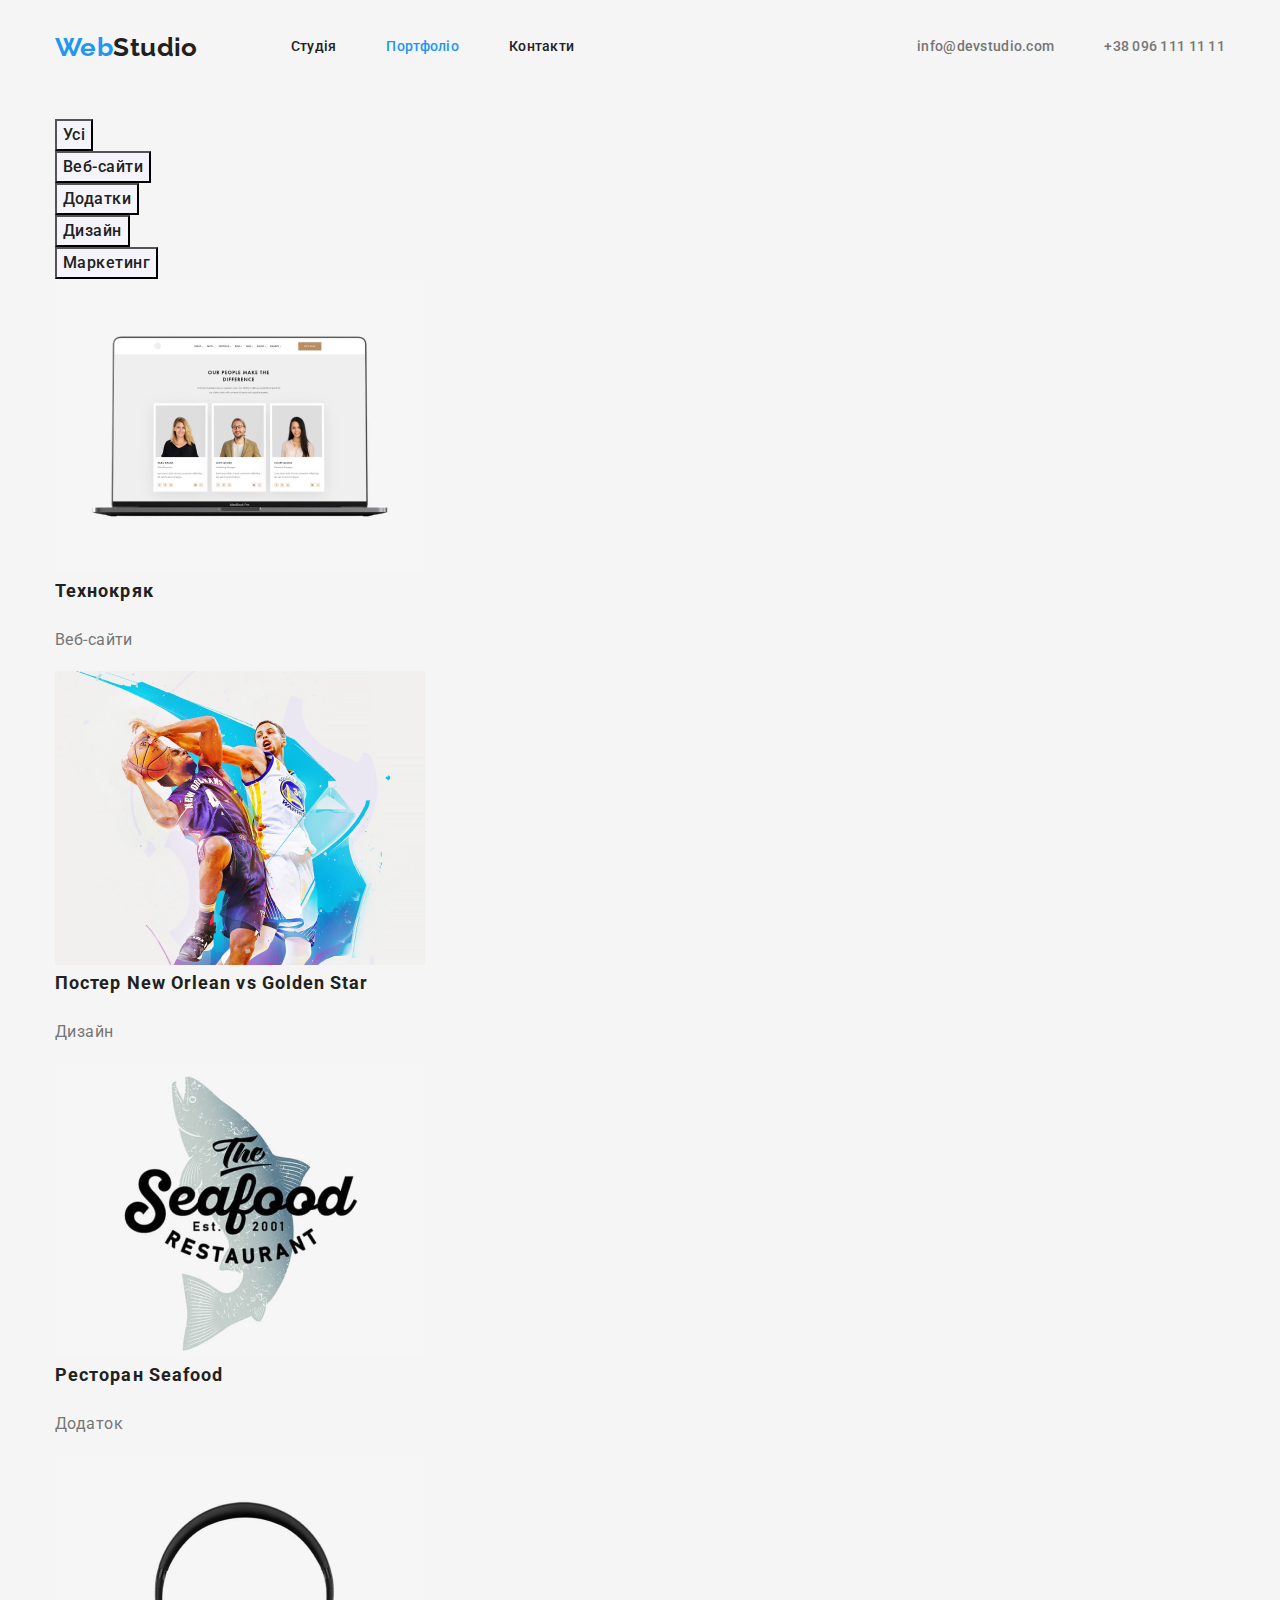
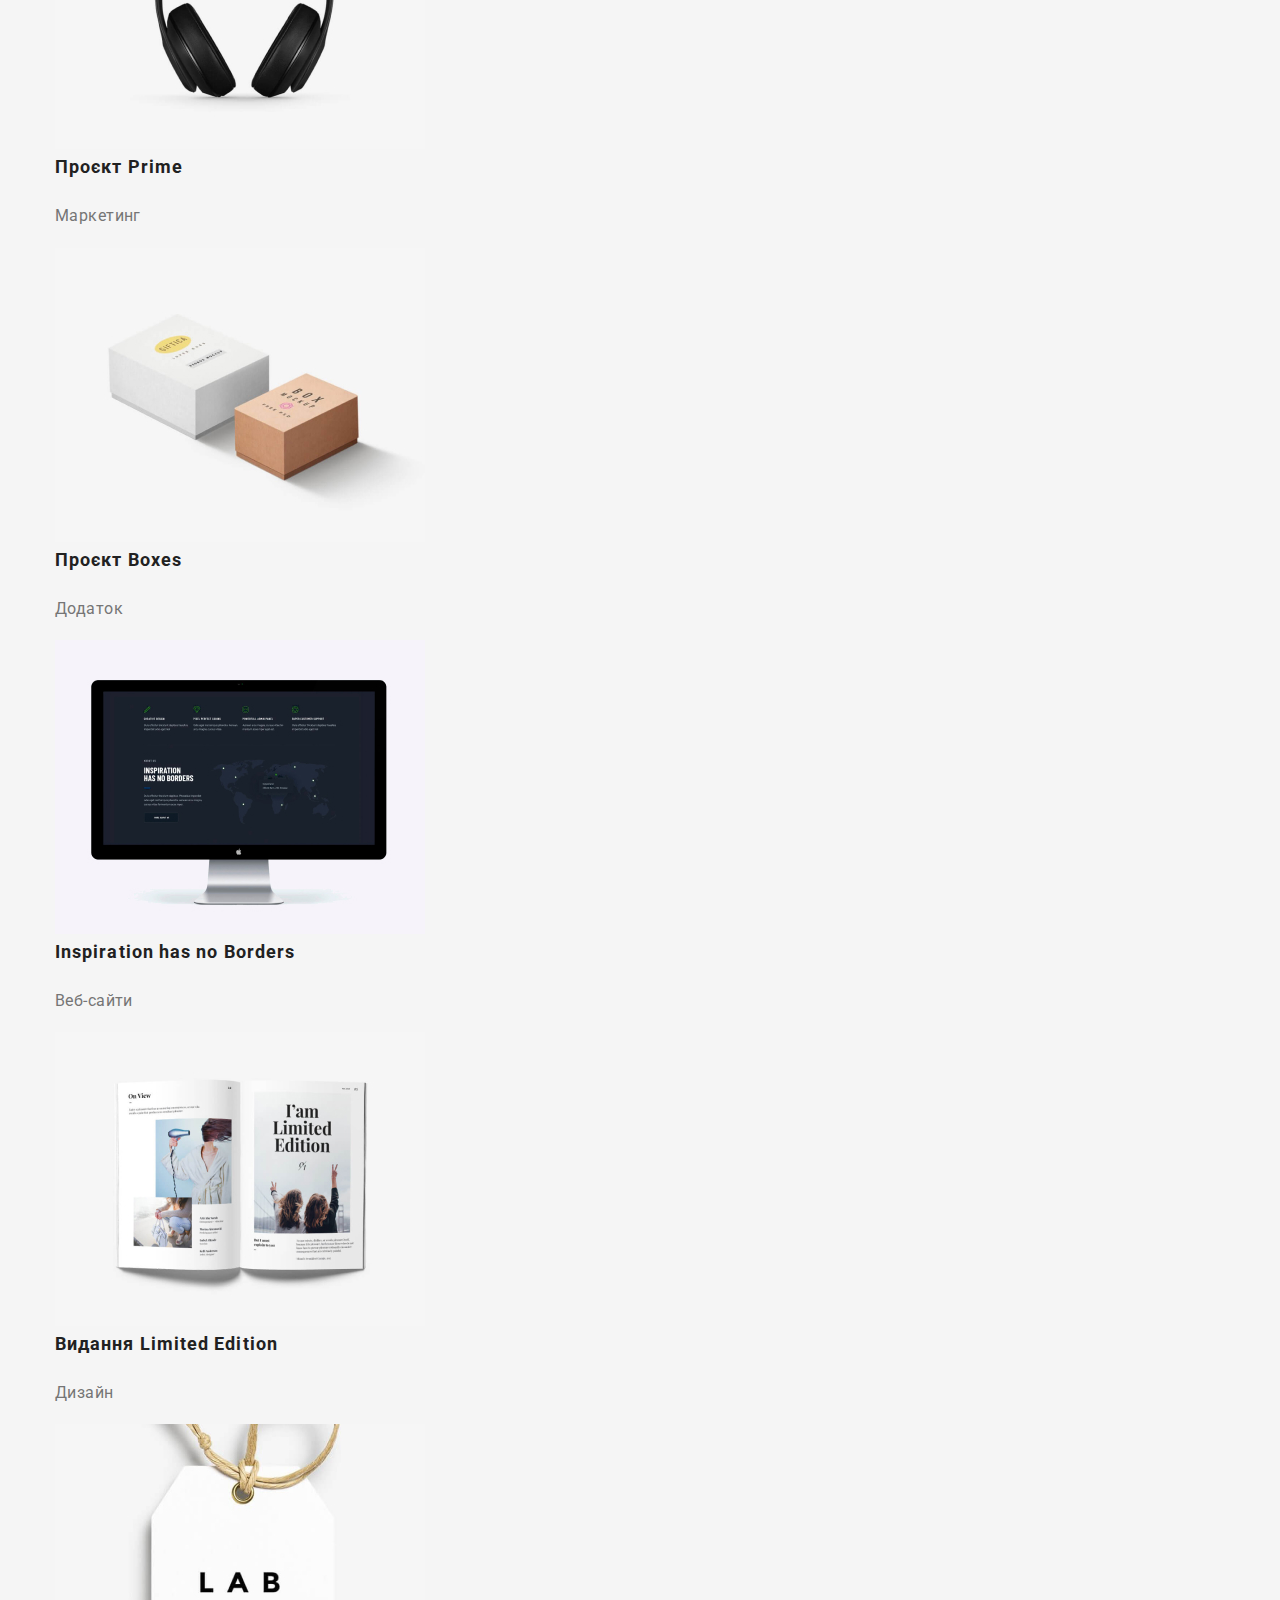
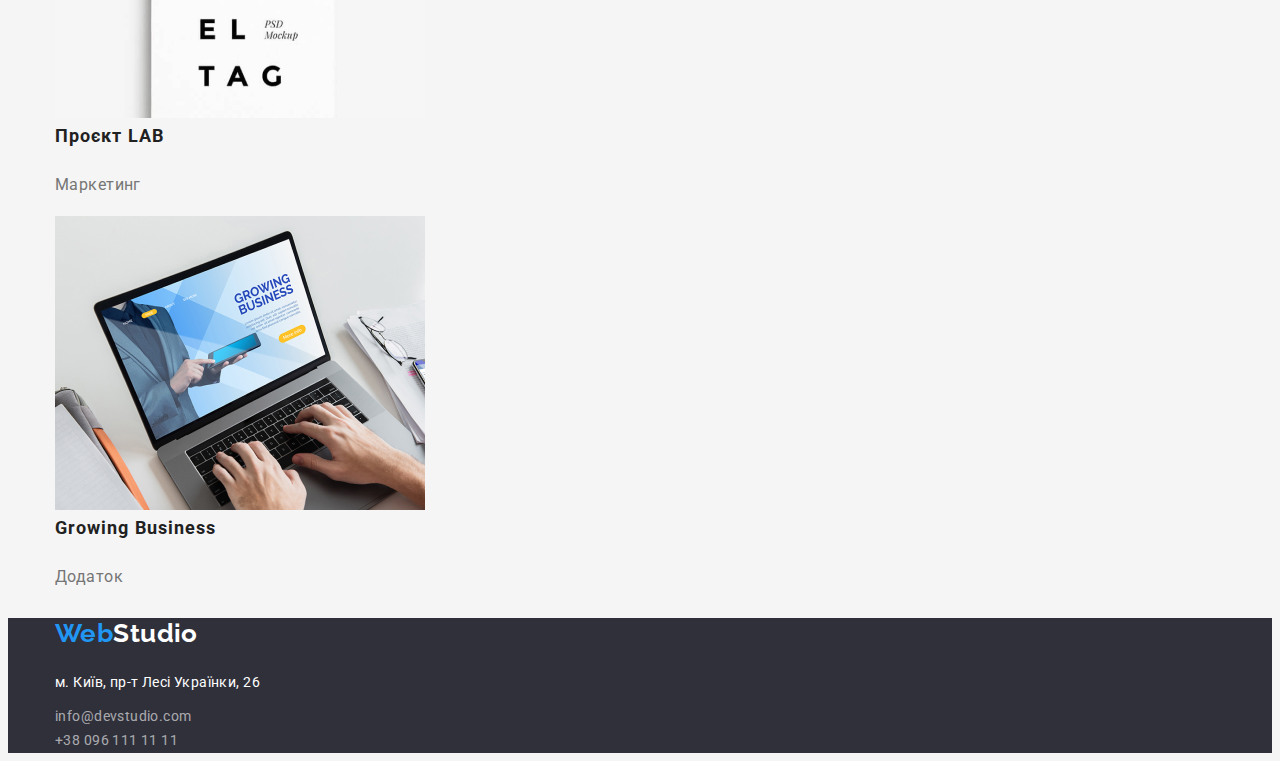
==== portfolio.html @ c9874326 "add styles.css" ====
<!DOCTYPE html>
<html lang="uk">
  <head>
    <meta charset="UTF-8" />
    <meta http-equiv="X-UA-Compatible" content="IE=edge" />
    <meta name="viewport" content="width=device-width, initial-scale=1.0" />
    <title>Портфоліо</title>
    <link rel="preconnect" href="https://fonts.googleapis.com" />
    <link rel="preconnect" href="https://fonts.gstatic.com" crossorigin />
    <link
      href="https://fonts.googleapis.com/css2?family=Raleway:wght@700&family=Roboto:wght@400;500;700;900&display=swap"
      rel="stylesheet"
    />
    <link
      rel="stylesheet"
      href="https://cdnjs.cloudflare.com/ajax/libs/modern-normalize/1.1.0/modern-normalize.min.css"
      integrity="sha512-wpPYUAdjBVSE4KJnH1VR1HeZfpl1ub8YT/NKx4PuQ5NmX2tKuGu6U/JRp5y+Y8XG2tV+wKQpNHVUX03MfMFn9Q=="
      crossorigin="anonymous"
      referrerpolicy="no-referrer"
    />
    <link rel="stylesheet" href="./css/styles.css" />
  </head>
  <body>
    <!--  start header-->
    <header class="header">
      <div class="container header-container">
        <nav class="navigation">
          <a class="logo logo-header link" href="./index.html"
            ><span class="logo-primary-harf-header">Web</span
            ><span class="logo-secondary-harf-header">Studio</span>
          </a>
          <ul class="menu-nav-list list">
            <li class="menu-nav-item">
              <a class="menu-nav-link link" href="./index.html">Студія</a>
            </li>
            <li class="menu-nav-item">
              <a class="menu-nav-link current link" href="./portfolio.html"
                >Портфоліо</a
              >
            </li>
            <li class="menu-nav-item">
              <a class="menu-nav-link link" href="">Контакти</a>
            </li>
          </ul>
        </nav>
        <ul class="contacts-list list">
          <li class="contacts-item">
            <a class="mail-header link" href="mailto:info@devstudio.com"
              >info@devstudio.com</a
            >
          </li>
          <li class="contacts-item">
            <a class="phone-namber-header link" href="tel:+380961111111"
              >+38 096 111 11 11</a
            >
          </li>
        </ul>
      </div>
    </header>
    <!--end header-->
    <main>
      <!--start portfolio-->
      <saction class="portfolio section">
        <div class="container">
          <h1 class="incognito">Наші проекти</h1>
          <ul class="filters-portfolio-list list">
            <li class="filters-portfolio-item">
              <button class="filters-btn" type="button">Усі</button>
            </li>
            <li class="filters-item">
              <button class="filters-btn" type="button">Веб-сайти</button>
            </li>
            <li class="filters-item">
              <button class="filters-btn" type="button">Додатки</button>
            </li>
            <li class="filters-item">
              <button class="filters-btn" type="button">Дизайн</button>
            </li>
            <li class="filters-item">
              <button class="filters-btn" type="button">Маркетинг</button>
            </li>
          </ul>
          <ul class="projects-list list">
            <li class="projects-Веб-сайти-item>">
              <a class="projects-item-link link" href="">
                <img
                  class="project-item-img"
                  src="./img/img(4).jpg"
                  alt="фото співробітників"
                  width="370"
                  height="294"
                />
                <h2 class="project-item-titel">Технокряк</h2>
                <p class="project-direction">Веб-сайти</p>
              </a>
            </li>
          </ul>
          <ul class="projects-list list">
            <li class="projects-item>">
              <a class="projects-item-link link" href="">
                <img
                  class="project-item-img"
                  src="./img/img(5).jpg"
                  alt="фото співробітників"
                  width="370"
                  height="294"
                />
                <h2 class="project-item-titel">
                  Постер New Orlean vs Golden Star
                </h2>
                <p class="project-direction">Дизайн</p>
              </a>
            </li>
          </ul>
          <ul class="projects-list list">
            <li class="projects-item>">
              <a class="projects-item-link link" href="">
                <img
                  class="project-item-img"
                  src="./img/img(6).jpg"
                  alt="фото співробітників"
                  width="370"
                  height="294"
                />
                <h2 class="project-item-titel">Ресторан Seafood</h2>
                <p class="project-direction">Додаток</p>
              </a>
            </li>
          </ul>
          <ul class="projects-list list">
            <li class="projects-item>">
              <a class="projects-item-link link" href="">
                <img
                  class="project-item-img"
                  src="./img/img(7).jpg"
                  alt="фото співробітників"
                  width="370"
                  height="294"
                />
                <h2 class="project-item-titel">Проєкт Prime</h2>
                <p class="project-direction">Маркетинг</p>
              </a>
            </li>
          </ul>
          <ul class="projects-list list">
            <li class="projects-item>">
              <a class="projects-item-link link" href="">
                <img
                  class="project-item-img"
                  src="./img/img(8).jpg"
                  alt="фото співробітників"
                  width="370"
                  height="294"
                />
                <h2 class="project-item-titel">Проєкт Boxes</h2>
                <p class="project-direction">Додаток</p>
              </a>
            </li>
          </ul>
          <ul class="projects-list list">
            <li class="projects-item>">
              <a class="projects-item-link link" href="">
                <img
                  class="project-item-img"
                  src="./img/img(9).jpg"
                  alt="фото співробітників"
                  width="370"
                  height="294"
                />
                <h2 class="project-item-titel">Inspiration has no Borders</h2>
                <p class="project-direction">Веб-сайти</p>
              </a>
            </li>
          </ul>
          <ul class="projects-list list">
            <li class="projects-item>">
              <a class="projects-item-link link" href="">
                <img
                  class="project-item-img"
                  src="./img/img(10).jpg"
                  alt="фото співробітників"
                  width="370"
                  height="294"
                />
                <h2 class="project-item-titel">Видання Limited Edition</h2>
                <p class="project-direction">Дизайн</p>
              </a>
            </li>
          </ul>
          <ul class="projects-list list">
            <li class="projects-item>">
              <a class="projects-item-link link" href="">
                <img
                  class="project-item-img"
                  src="./img/img(11).jpg"
                  alt="фото співробітників"
                  width="370"
                  height="294"
                />
                <h2 class="project-item-titel">Проєкт LAB</h2>
                <p class="project-direction">Маркетинг</p>
              </a>
            </li>
          </ul>
          <ul class="projects-list list">
            <li class="projects-item>">
              <a class="projects-item-link link" href="">
                <img
                  class="project-item-img"
                  src="./img/img(12).jpg"
                  alt="фото співробітників"
                  width="370"
                  height="294"
                />
                <h2 class="project-item-titel">Growing Business</h2>
                <p class="project-direction">Додаток</p>
              </a>
            </li>
          </ul>
        </div>
      </saction>
      <!--end portfolio-->
    </main>
    <!--start footer-->
    <footer class="footer">
      <div class="container">
        <p class="logo logo-footer link">
          <span class="logo-first-harf-footer">Web</span
          ><span class="logo-secondary-harf-footer">Studio</span>
        </p>
        <address class="addres">
          <ul class="address-list list">
            <li class="address-item">
              <p class="address-post">м. Київ, пр-т Лесі Українки, 26</p>
            </li>
            <li class="address-item">
              <a class="mail-footer link" href="mailto:info@devstudio.com"
                >info@devstudio.com</a
              >
            </li>
            <li class="address-item">
              <a class="phone-namber-footer link" href="tel:+380961111111"
                >+38 096 111 11 11</a
              >
            </li>
          </ul>
        </address>
      </div>
    </footer>
    <!--end footer-->
  </body>
</html>
---- css/styles.css ----
:root {
  --accent-color: #2196f3;
  --primary-font-family: "Roboto", sans-serif;
  --secondary-font-family: "Raleway", sans-serif;
  --primary-text-color-theme-dark: #ffffff;
  --secondary-text-color-theme-dark: rgba(255, 255, 255, 0.6);
  --primary-text-color-theme-light: #212121;
  --secondary-text-color-theme-light: #757575;
  --primary-font-weight: 500;
  --secondary-font-weight: 700;
  --primary-line-height: 1.14;
  --secondary-line-height: 1.71;
  --primary-background-color: #f5f5f5;
  --secondary-background-color: #2f303a;
  --tertiary-background-color: #f5f4fa;
  --primary-font-size: 14px;
  --secondary-font-size: 16px;
  --primary-letter-spacing: 0.03em;
  --secondary-letter-spacing: 0.06em;
}
body {
  font-family: var(--primary-font-family);
  font-size: var(--primary-font-size);
  line-height: var(--primary-line-height);
  letter-spacing: var(--primary-letter-spacing);
  color: var(--primary-text-color-theme-light);
  background-color: var(--primary-background-color);
  
}
h1,
h2,
h3 {
  margin-top: 0;
  margin-bottom: 0;
}
ul,
ol {
  margin-top: 0;
  margin-bottom: 0;
  padding-left: 0;
}
img {
  display: block;
}
.container {
  width: 1170px;
  margin-left: auto;
  margin-right: auto;
}
.list {
  list-style: none;
}
.link {
  text-decoration: none;
}

/* ====== start components ====== */
.logo {
  font-family: var(--secondary-font-family);
  font-weight: var(--secondary-font-weight);
  font-size: 26px;
  line-height: 1.19;
  
  color: var(--accent-color);
}
.titel-cat {
  font-weight: var(--secondary-font-weight);
  font-size: 36px;
  line-height: var(--secondary-line-height);
  margin-bottom: 50px;
}
.section {
  padding-top: 94px;
  padding-bottom: 94px;
}
.incognito {
  opacity: 0;
}
/* ====== end components ====== */
/* ====== start header ======= */
.header {
  padding-top: 24px;
  padding-bottom: 24px;
}
.header-container {
  display: flex;
  align-items: center;
}
.navigation {
  display: flex;
  align-items: center;
}
.logo-header {
  margin-right: 93px;
}
.logo-secondary-harf-header {
  color: var(--primary-text-color-theme-light);
}
.menu-nav-list {
  display: flex;
  align-items: center;
}
.menu-nav-item:not(:last-child) {
  margin-right: 50px;
} 
.menu-nav-link {
  font-weight: var(--primary-font-weight);
  font-size: var(--primary-font-size);
  line-height: var(--primary-line-height);
  letter-spacing: 0.02em;

  color: var(--primary-text-color-theme-light);
}
.current,
.menu-nav-link:hover,
.menu-nav-link:focus {
  color: var(--accent-color);
}
.contacts-list {
  display: flex;
  align-items: center;
}
.contacts-list {
  margin-left: auto;
}
.mail-header {
margin-right: 50px;
}
.mail-header,
.phone-namber-header {
  font-weight: var(--primary-font-weight);
  line-height: var(--primary-line-height);
  letter-spacing: 0.02em;
  color: var(--secondary-text-color-theme-light);
}

.mail-header:hover,
.mail-header:focus {
  color: var(--accent-color);
}

/* ====== end header ====== */
/* ====== start page Студія ====== */
/* ====== start hero ====== */
.hero {
  background-color: var(--secondary-background-color);
}
.mein-title {
  font-family: var(--primary-font-family);
  font-style: normal;
  font-weight: 900;
  font-size: 44px;
  line-height: 1.36;
  letter-spacing: var(--secondary-letter-spacing);
  text-transform: uppercase;
  color: var(--primary-text-color-theme-dark);
}
.modal-btn {
  font-weight: var(--secondary-font-weight);
  font-style: normal;
  font-size: var(--secondary-font-size);
  line-height: 1.88;
  letter-spacing: var(--secondary-letter-spacing);
  min-width: 216px;
  padding: 10px 20px;
  border-radius: 4px;
  cursor: pointer;
  color: var(--primary-text-color-theme-dark);
  background-color: var(--accent-color);
}

/* ====== end hero ====== */
/* ====== start work and features ====== */

.work-list {
  display: flex;
  flex-wrap: wrap;
}
.features {
  padding-top: 94px;
}
.features-title {
  font-family: var(--primary-font-family);
  font-style: normal;
  font-weight: var(--secondary-font-weight);
  font-size: var(--primary-line-height);
  line-height: 1.14;
  letter-spacing: var(--primary-letter-spacing);
  text-transform: uppercase;
  color: var(--primary-text-color-theme-light);
}

.descr-features {
  line-height: var(--secondary-line-height);
  color: var(--secondary-text-color-theme-light);
}
/* ====== end work and features ====== */

/* ====== start team ====== */
.team {
  
  font-weight: var(--primary-font-weight);
  font-size: var(--secondary-font-size);
  line-height: 1.19;
  padding-top: 94px;
  padding-bottom: 94px;
  background-color: var(--tertiary-background-color);
}
.team-list{
  display: flex;
  flex-wrap: wrap;
}
.team-item {
  background-color: #FFFFFF;
}
.team-list:not(:nth-child(4n)) {
margin-right: 30px;
}
.name {
  font-family: var(--primary-font-family);
  font-style: normal;
  font-weight: var(--primary-font-weight);
  font-size: var(--secondary-font-size);
  line-height: 1.19;
  letter-spacing: var(--primary-letter-spacing);
  color: var(--primary-text-color-theme-light);
}
.position {
  font-weight: normal;
  color: var(--secondary-text-color-theme-light);
}
/* ====== end team ====== */
/* ====== start footer ====== */
.footer {
  background-color: var(--secondary-background-color);
}
.logo-secondary-harf-footer,
.address-post {
  color: var(--primary-text-color-theme-dark);
}
.addres {
  font-style: normal;
}

.address-post {
  color: var(--primary-text-color-theme-dark);
}
.mail-footer,
.phone-namber-footer {
  font-size: var(--primary-font-size);
  line-height: var(--secondary-line-height);
  letter-spacing: var(--primary-letter-spacing);
  color: var(--secondary-text-color-theme-dark);
}

/* ====== end footer ====== */
/* ====== end page Студія ====== */
/* ====== start page Портфоліо ====== */

.filters-btn {
  font-family: var(--primary-font-family);
  font-style: normal;
  font-weight: var(--primary-font-weight);
  font-size: var(--secondary-font-size);
  line-height: 1.63;
  letter-spacing: var(--primary-letter-spacing);
  color: var(--primary-text-color-theme-light);
  background: var(--tertiary-background-color);
  cursor: pointer;
}
.filters-btn:hover,
.filters-btn:focus {
  color: var(--primary-text-color-theme-dark);
  background: var(--accent-color);
}

.projects-item {
  background: var(--primary-text-color-theme-dark);
}
.project-item-titel {
  font-family: var(--primary-font-family);
  font-style: normal;
  font-weight: var(--secondary-font-weight);
  font-size: 18px;
  line-height: 2;
  letter-spacing: var(--secondary-letter-spacing);
  color: var(--primary-text-color-theme-light);
}
.project-direction {
  font-size: var(--secondary-font-size);
  line-height: 1.88;
  color: var(--secondary-text-color-theme-light);
}
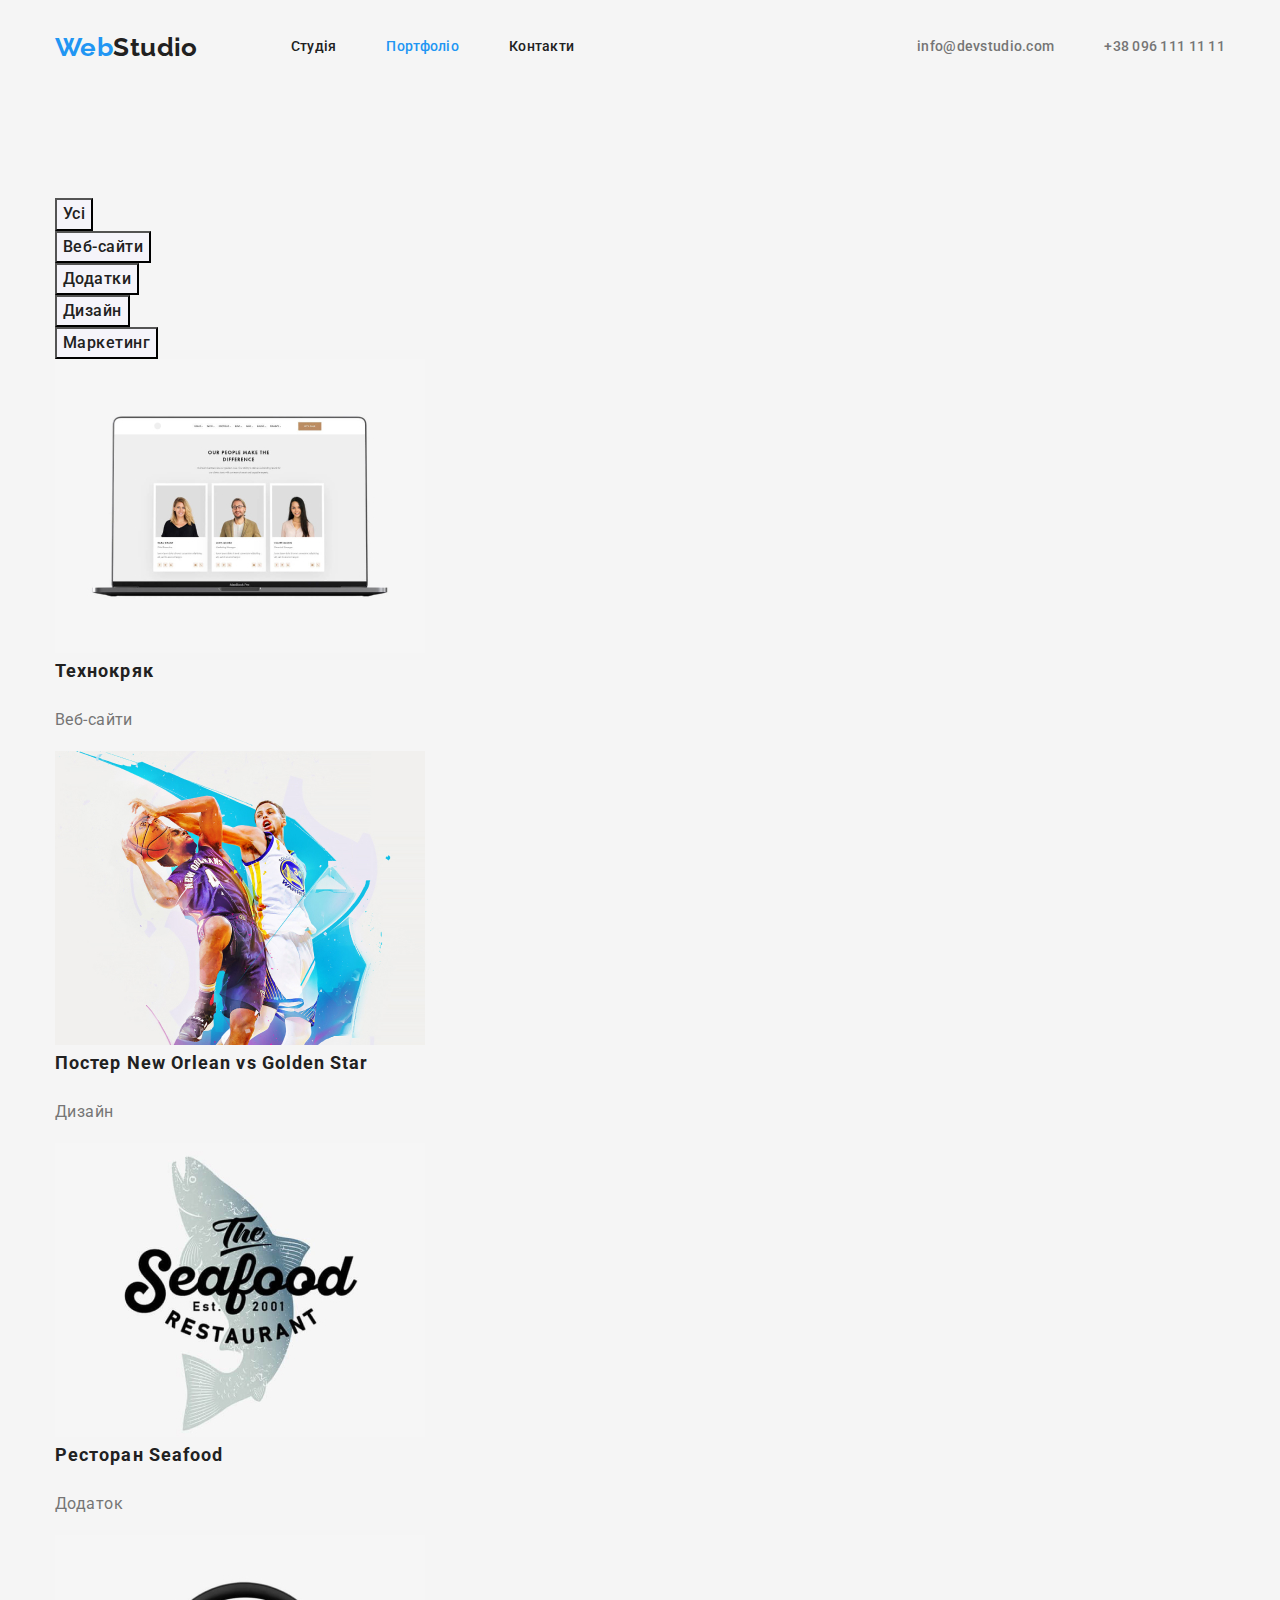
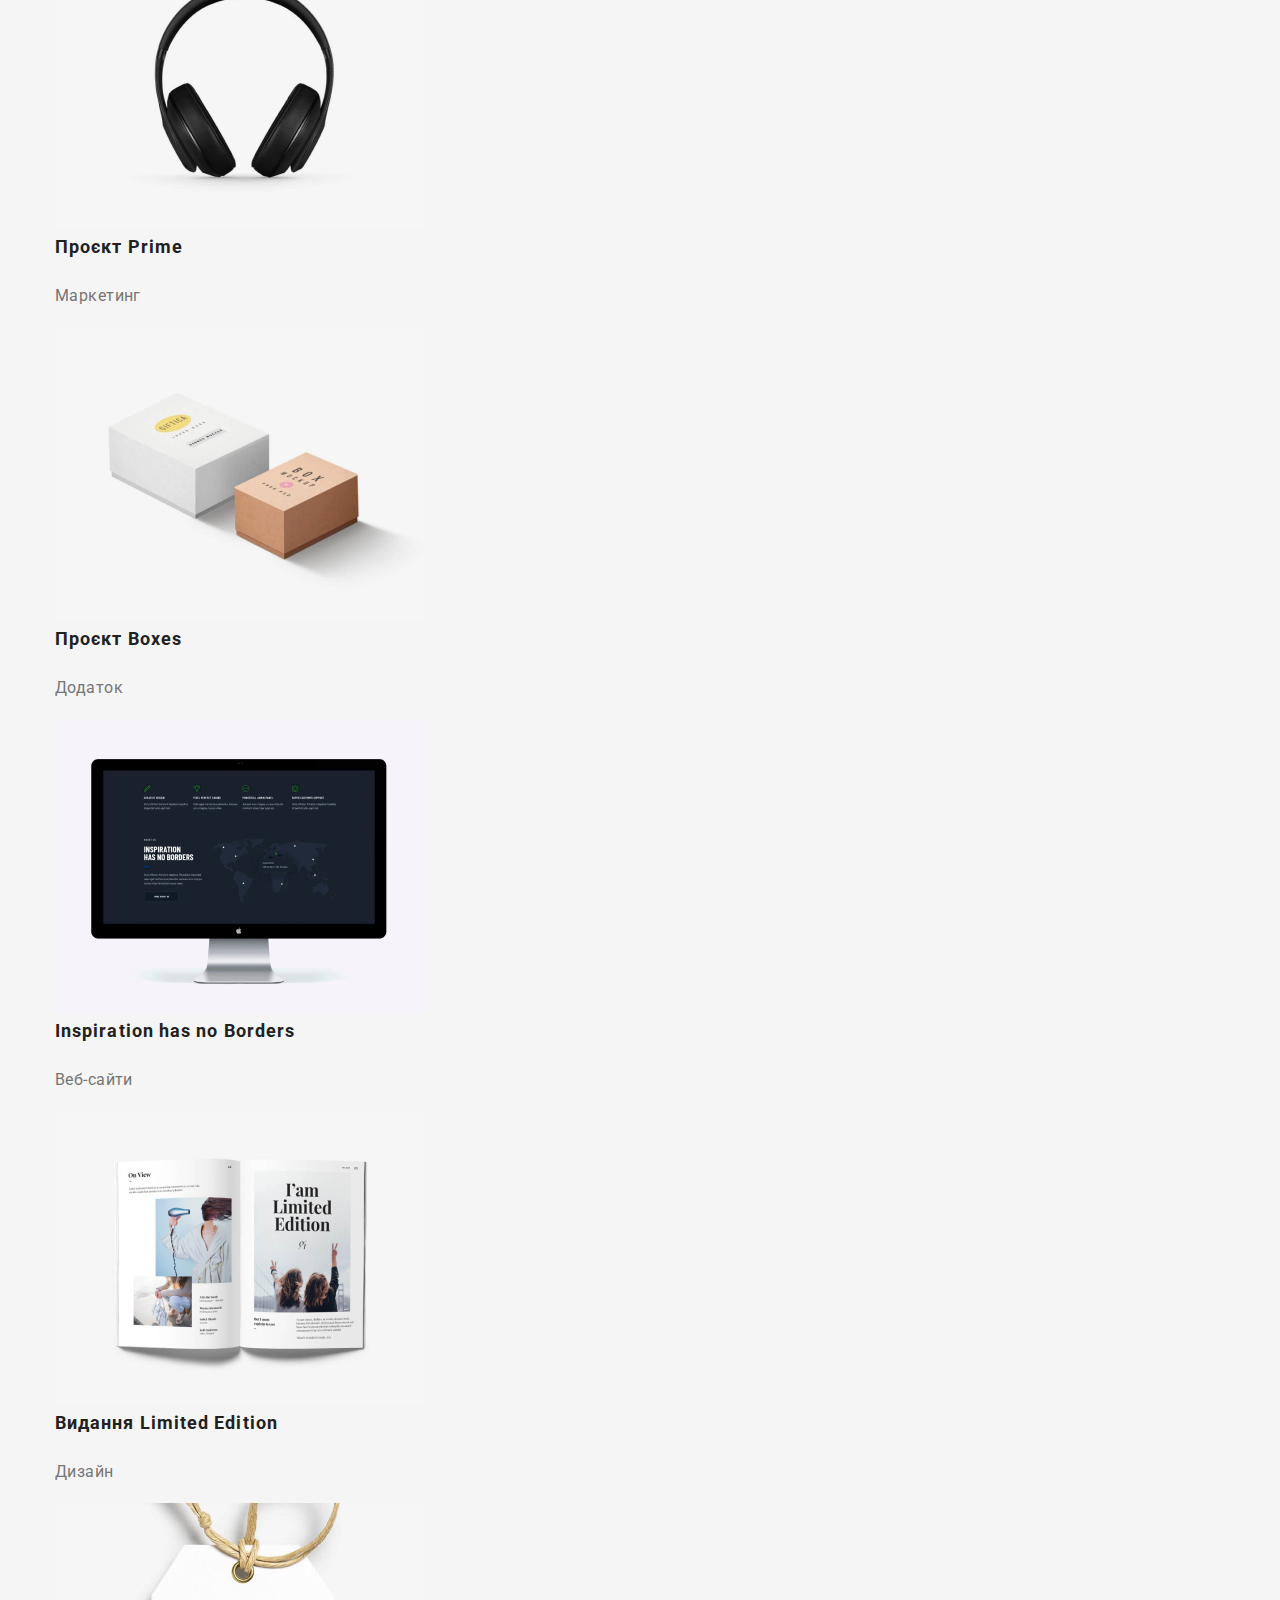
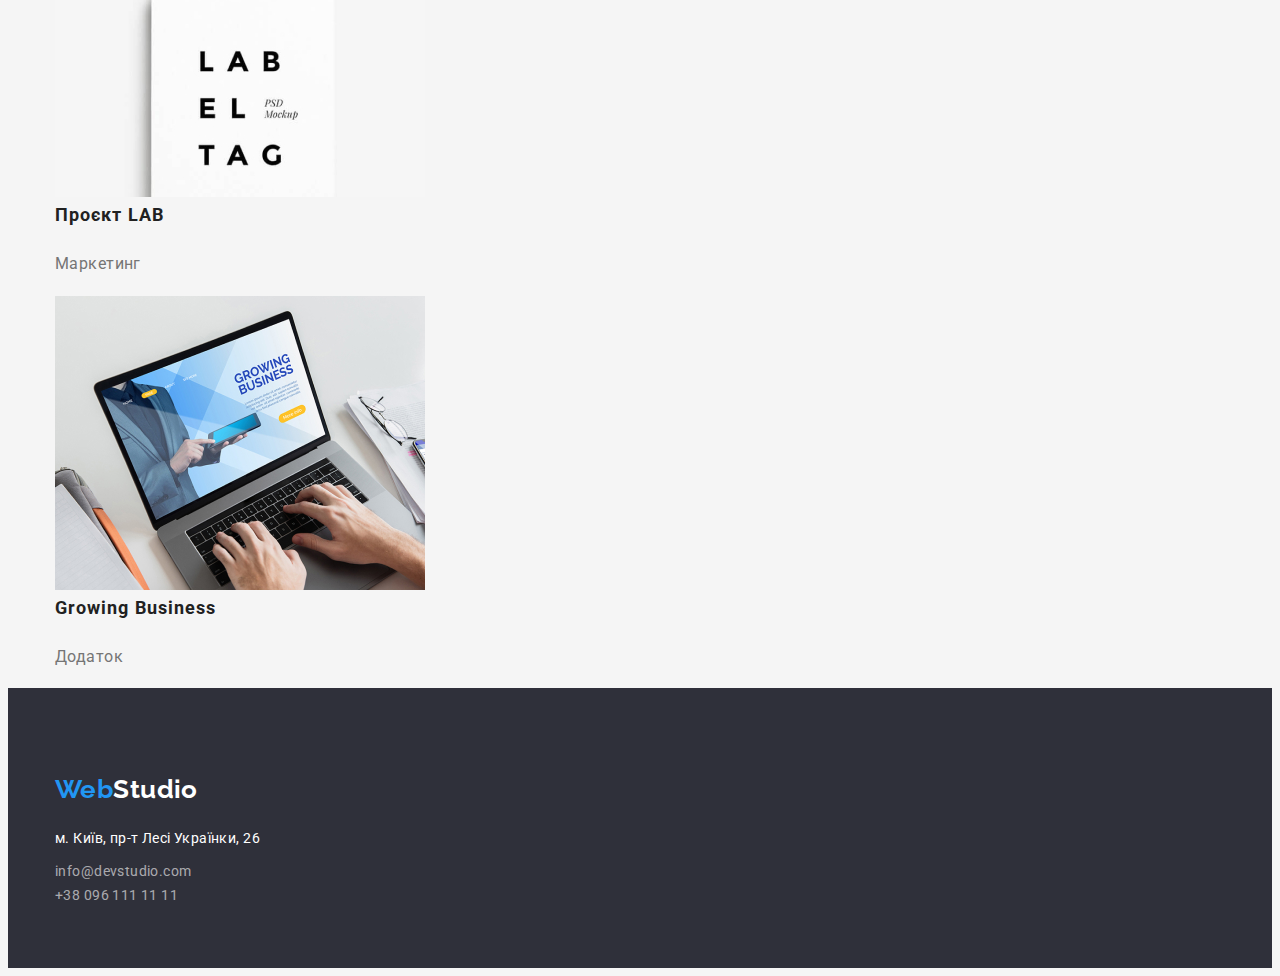
==== commit 5091cad3: "appdate styies.css, html" ====
--- a/portfolio.html
+++ b/portfolio.html
@@ -62,7 +62,7 @@
       <!--start portfolio-->
       <saction class="portfolio section">
         <div class="container">
-          <h1 class="incognito">Наші проекти</h1>
+          <h1 class=" titel-cat incognito">Наші проекти</h1>
           <ul class="filters-portfolio-list list">
             <li class="filters-portfolio-item">
               <button class="filters-btn" type="button">Усі</button>
--- a/css/styles.css
+++ b/css/styles.css
@@ -64,10 +64,13 @@
   color: var(--accent-color);
 }
 .titel-cat {
+  display: flex;  
+  justify-content: center;
   font-weight: var(--secondary-font-weight);
   font-size: 36px;
   line-height: var(--secondary-line-height);
   margin-bottom: 50px;
+  
 }
 .section {
   padding-top: 94px;
@@ -145,7 +148,7 @@
 .hero {
   background-color: var(--secondary-background-color);
 }
-.mein-title {
+.main-title {
   font-family: var(--primary-font-family);
   font-style: normal;
   font-weight: 900;
@@ -162,7 +165,7 @@
   line-height: 1.88;
   letter-spacing: var(--secondary-letter-spacing);
   min-width: 216px;
-  padding: 10px 20px;
+  padding: 10px 15px;
   border-radius: 4px;
   cursor: pointer;
   color: var(--primary-text-color-theme-dark);
@@ -172,12 +175,21 @@
 /* ====== end hero ====== */
 /* ====== start work and features ====== */
 
-.work-list {
-  display: flex;
-  flex-wrap: wrap;
-}
+
 .features {
   padding-top: 94px;
+}
+.features-list {
+  display: flex;
+  flex-wrap: wrap;
+  margin-left: -30px;
+  margin-top: -30px;
+  
+}
+.features-item {
+  
+  margin-left: 30px;
+  margin-top: 30px;
 }
 .features-title {
   font-family: var(--primary-font-family);
@@ -193,6 +205,17 @@
 .descr-features {
   line-height: var(--secondary-line-height);
   color: var(--secondary-text-color-theme-light);
+}
+.work-list {
+  display: flex;
+  flex-wrap: wrap;
+  margin-left: -30px;
+  margin-top: -30px;
+}
+.work-item {
+  flex-basis: calc((100%-(3*30px))/3);
+  margin-left: 30px;
+  margin-top: 30px;
 }
 /* ====== end work and features ====== */
 
@@ -206,16 +229,22 @@
   padding-bottom: 94px;
   background-color: var(--tertiary-background-color);
 }
+
 .team-list{
   display: flex;
   flex-wrap: wrap;
+  
 }
 .team-item {
+  flex-basis: calc((100%-(4*30px))/4);
   background-color: #FFFFFF;
 }
-.team-list:not(:nth-child(4n)) {
+.team-item:not(:nth-child(4n)) {
 margin-right: 30px;
 }
+.team-item:not(:nth-last-child(-n+4)) {
+  margin-right: 30px;
+}
 .name {
   font-family: var(--primary-font-family);
   font-style: normal;
@@ -223,16 +252,27 @@
   font-size: var(--secondary-font-size);
   line-height: 1.19;
   letter-spacing: var(--primary-letter-spacing);
+  margin-bottom: 10px;
   color: var(--primary-text-color-theme-light);
 }
 .position {
   font-weight: normal;
+  margin: 0px;
   color: var(--secondary-text-color-theme-light);
+}
+.team-content-wrapper:nth-child(2n+1) {
+  padding: 30px 70px;
+}
+
+.team-content-wrapper:nth-child(2n) {
+  padding: 30px 62px;
 }
 /* ====== end team ====== */
 /* ====== start footer ====== */
 .footer {
   background-color: var(--secondary-background-color);
+  padding-top: 60px;
+  padding-bottom: 60px;
 }
 .logo-secondary-harf-footer,
 .address-post {
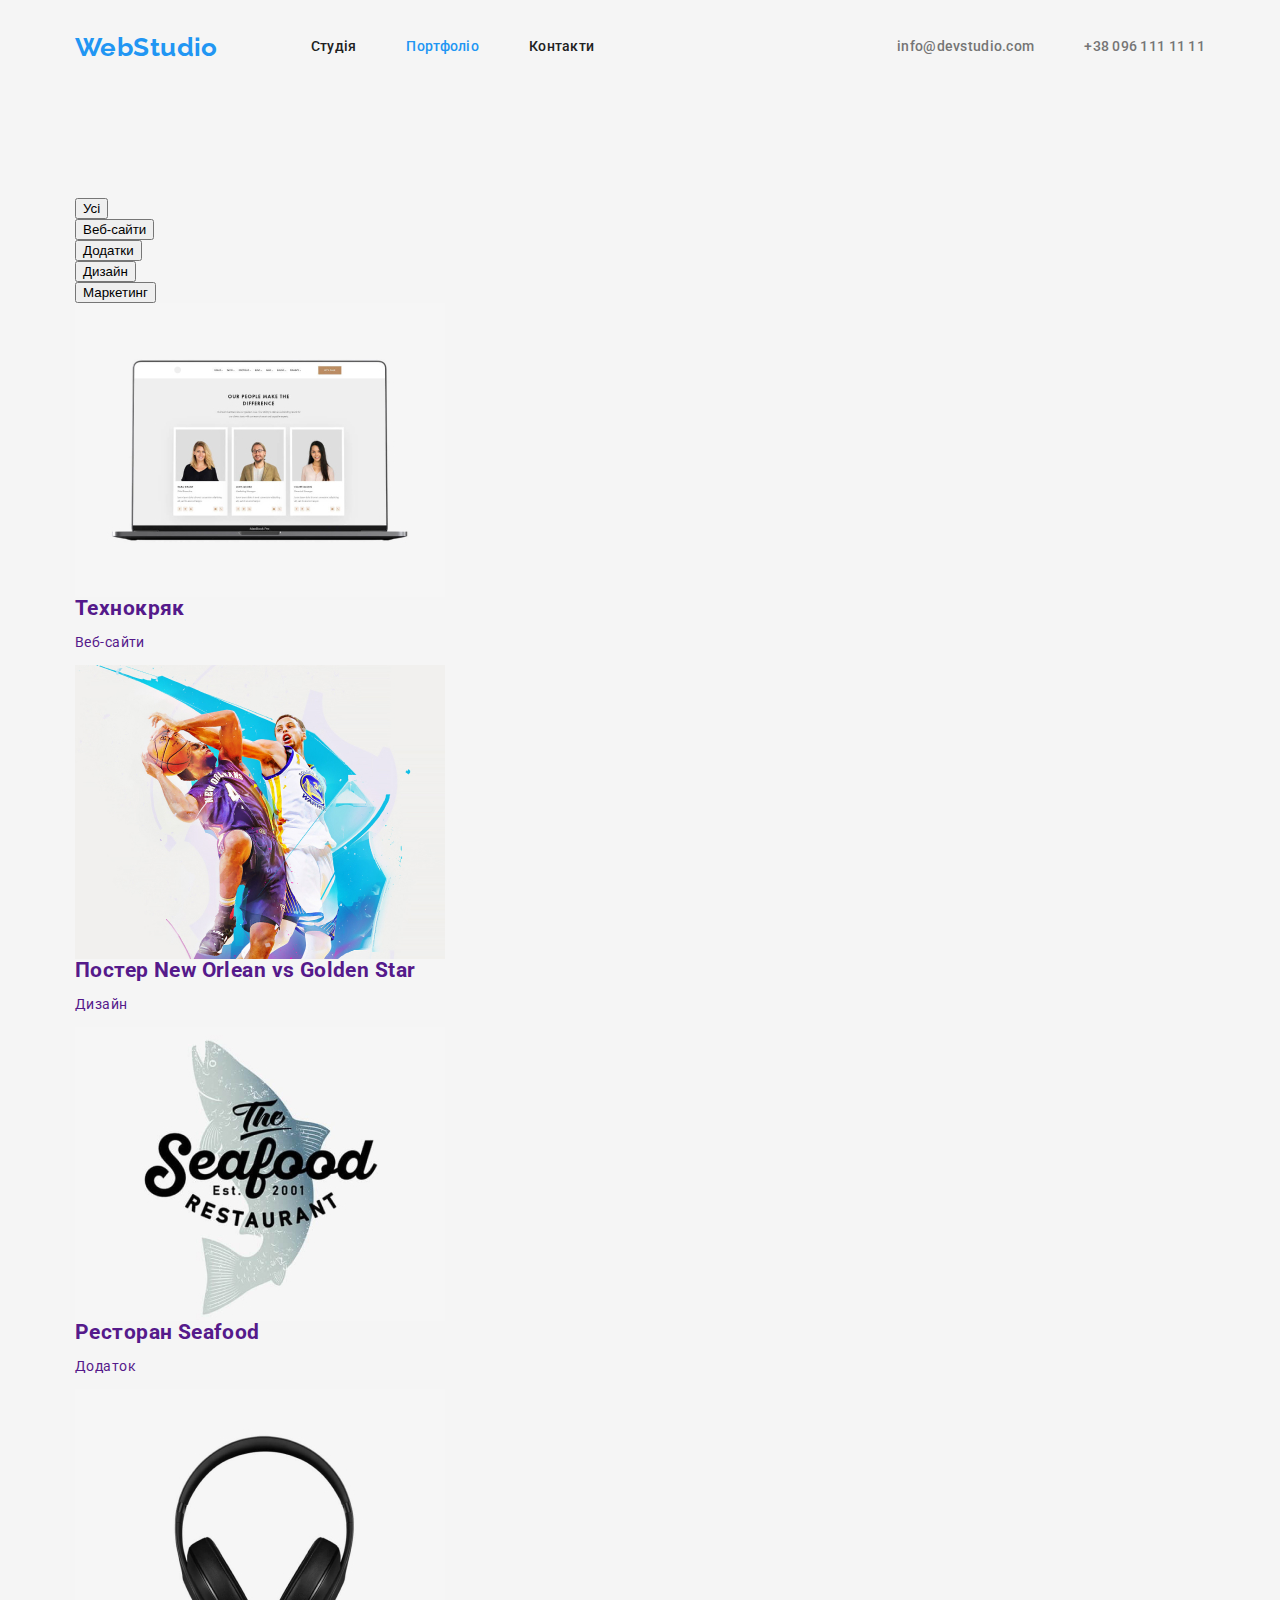
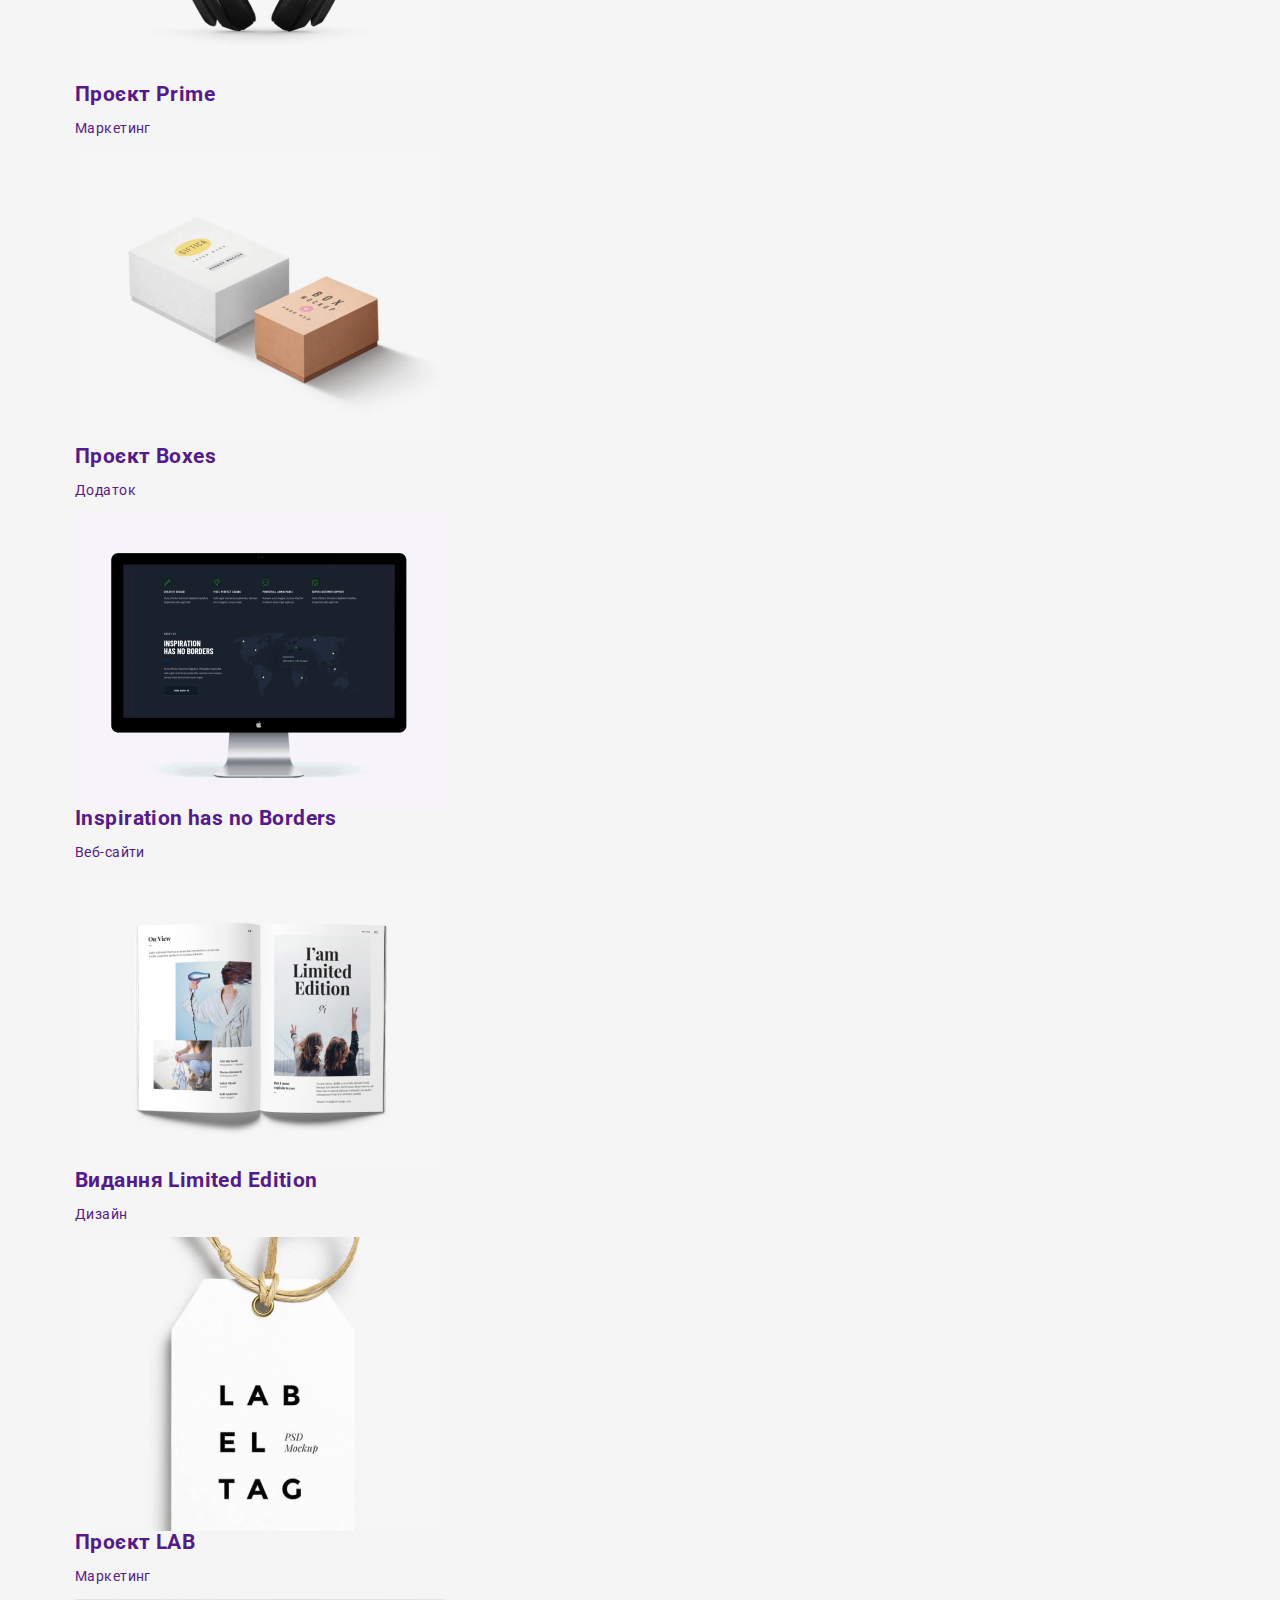
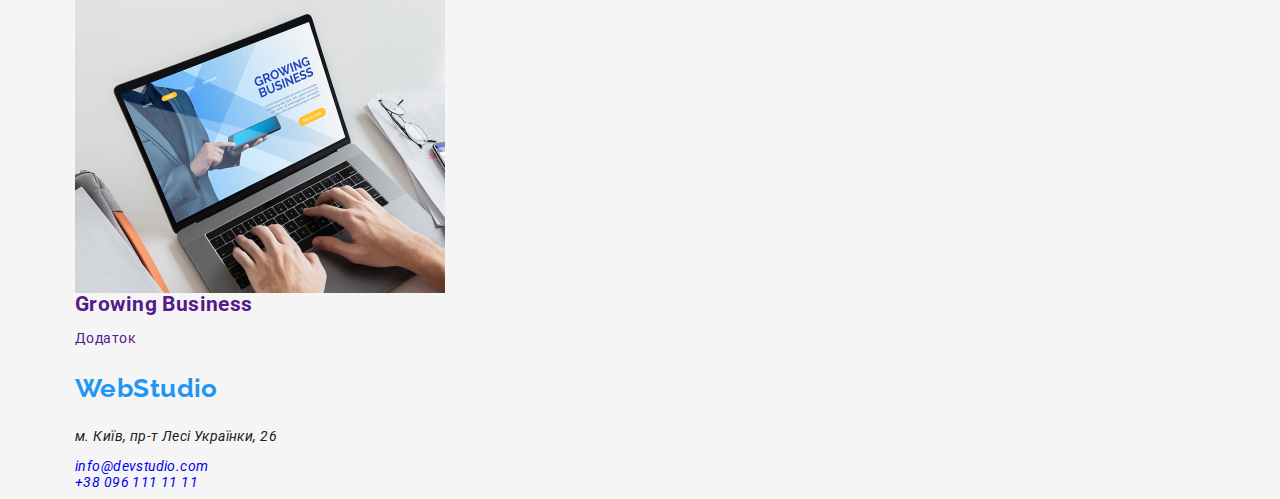
==== commit 3954fa71: "appdate css. html" ====
--- a/portfolio.html
+++ b/portfolio.html
@@ -26,8 +26,7 @@
       <div class="container header-container">
         <nav class="navigation">
           <a class="logo logo-header link" href="./index.html"
-            ><span class="logo-primary-harf-header">Web</span
-            ><span class="logo-secondary-harf-header">Studio</span>
+            >Web<span class="logo-half-header">Studio</span>
           </a>
           <ul class="menu-nav-list list">
             <li class="menu-nav-item">
@@ -224,9 +223,7 @@
     <!--start footer-->
     <footer class="footer">
       <div class="container">
-        <p class="logo logo-footer link">
-          <span class="logo-first-harf-footer">Web</span
-          ><span class="logo-secondary-harf-footer">Studio</span>
+        <p class="logo logo-footer link">Web<span class="logo-half-footer">Studio</span>
         </p>
         <address class="addres">
           <ul class="address-list list">
--- a/css/styles.css
+++ b/css/styles.css
@@ -27,6 +27,14 @@
   background-color: var(--primary-background-color);
   
 }
+html {
+  box-sizing: border-box;
+}
+*,
+*::before,
+*::after {
+  box-sizing:inherit;
+}
 h1,
 h2,
 h3 {
@@ -46,6 +54,8 @@
   width: 1170px;
   margin-left: auto;
   margin-right: auto;
+  padding-left: 20px;
+  padding-right: 20px;
 }
 .list {
   list-style: none;
@@ -60,17 +70,16 @@
   font-weight: var(--secondary-font-weight);
   font-size: 26px;
   line-height: 1.19;
-  
+
   color: var(--accent-color);
 }
 .titel-cat {
-  display: flex;  
+  display: flex;
   justify-content: center;
   font-weight: var(--secondary-font-weight);
   font-size: 36px;
   line-height: var(--secondary-line-height);
   margin-bottom: 50px;
-  
 }
 .section {
   padding-top: 94px;
@@ -96,7 +105,7 @@
 .logo-header {
   margin-right: 93px;
 }
-.logo-secondary-harf-header {
+.logo-secondary-half-header {
   color: var(--primary-text-color-theme-light);
 }
 .menu-nav-list {
@@ -105,7 +114,7 @@
 }
 .menu-nav-item:not(:last-child) {
   margin-right: 50px;
-} 
+}
 .menu-nav-link {
   font-weight: var(--primary-font-weight);
   font-size: var(--primary-font-size);
@@ -127,7 +136,7 @@
   margin-left: auto;
 }
 .mail-header {
-margin-right: 50px;
+  margin-right: 50px;
 }
 .mail-header,
 .phone-namber-header {
@@ -147,8 +156,13 @@
 /* ====== start hero ====== */
 .hero {
   background-color: var(--secondary-background-color);
+  padding: 200px;
+  text-align: center;
 }
 .main-title {
+  display: flex;
+  flex-wrap: wrap;
+  margin-bottom: 30px;
   font-family: var(--primary-font-family);
   font-style: normal;
   font-weight: 900;
@@ -159,14 +173,18 @@
   color: var(--primary-text-color-theme-dark);
 }
 .modal-btn {
+  display: flex;
+  margin: 0px;
+  justify-content: space-around;
   font-weight: var(--secondary-font-weight);
   font-style: normal;
   font-size: var(--secondary-font-size);
   line-height: 1.88;
   letter-spacing: var(--secondary-letter-spacing);
   min-width: 216px;
-  padding: 10px 15px;
+  padding: 10px 20px;
   border-radius: 4px;
+  border: 1px solid transparent;
   cursor: pointer;
   color: var(--primary-text-color-theme-dark);
   background-color: var(--accent-color);
@@ -174,7 +192,6 @@
 
 /* ====== end hero ====== */
 /* ====== start work and features ====== */
-
 
 .features {
   padding-top: 94px;
@@ -184,10 +201,9 @@
   flex-wrap: wrap;
   margin-left: -30px;
   margin-top: -30px;
-  
 }
 .features-item {
-  
+  flex-basis: calc((100%-4*30px/4);
   margin-left: 30px;
   margin-top: 30px;
 }
@@ -199,10 +215,14 @@
   line-height: 1.14;
   letter-spacing: var(--primary-letter-spacing);
   text-transform: uppercase;
-  color: var(--primary-text-color-theme-light);
-}
-
+  margin-bottom: 10px;
+  color: var(--primary-text-color-theme-light);
+}
+.features-item-wrapper {
+  padding: 10px;
+}
 .descr-features {
+  margin: 0px;
   line-height: var(--secondary-line-height);
   color: var(--secondary-text-color-theme-light);
 }
@@ -213,7 +233,7 @@
   margin-top: -30px;
 }
 .work-item {
-  flex-basis: calc((100%-(3*30px))/3);
+  flex-basis: calc((100%-(3*30px))/4);
   margin-left: 30px;
   margin-top: 30px;
 }
@@ -221,7 +241,6 @@
 
 /* ====== start team ====== */
 .team {
-  
   font-weight: var(--primary-font-weight);
   font-size: var(--secondary-font-size);
   line-height: 1.19;
@@ -230,19 +249,18 @@
   background-color: var(--tertiary-background-color);
 }
 
-.team-list{
+.team-list {
   display: flex;
   flex-wrap: wrap;
-  
 }
 .team-item {
-  flex-basis: calc((100%-(4*30px))/4);
-  background-color: #FFFFFF;
+  flex-basis: calc((100%- (4 * 30px)) / 4);
+  background-color: #ffffff;
 }
 .team-item:not(:nth-child(4n)) {
-margin-right: 30px;
-}
-.team-item:not(:nth-last-child(-n+4)) {
+  margin-right: 30px;
+}
+.team-item:not(:nth-last-child(-n + 4)) {
   margin-right: 30px;
 }
 .name {
@@ -260,7 +278,7 @@
   margin: 0px;
   color: var(--secondary-text-color-theme-light);
 }
-.team-content-wrapper:nth-child(2n+1) {
+.team-content-wrapper:nth-child(2n + 1) {
   padding: 30px 70px;
 }
 
@@ -270,15 +288,19 @@
 /* ====== end team ====== */
 /* ====== start footer ====== */
 .footer {
-  background-color: var(--secondary-background-color);
   padding-top: 60px;
   padding-bottom: 60px;
-}
-.logo-secondary-harf-footer,
+  background-color: var(--secondary-background-color);
+}
+.footer-container {
+  display: flex;
+  align-items: center;
+}
+.logo-harf-footer,
 .address-post {
   color: var(--primary-text-color-theme-dark);
 }
-.addres {
+.address {
   font-style: normal;
 }
 
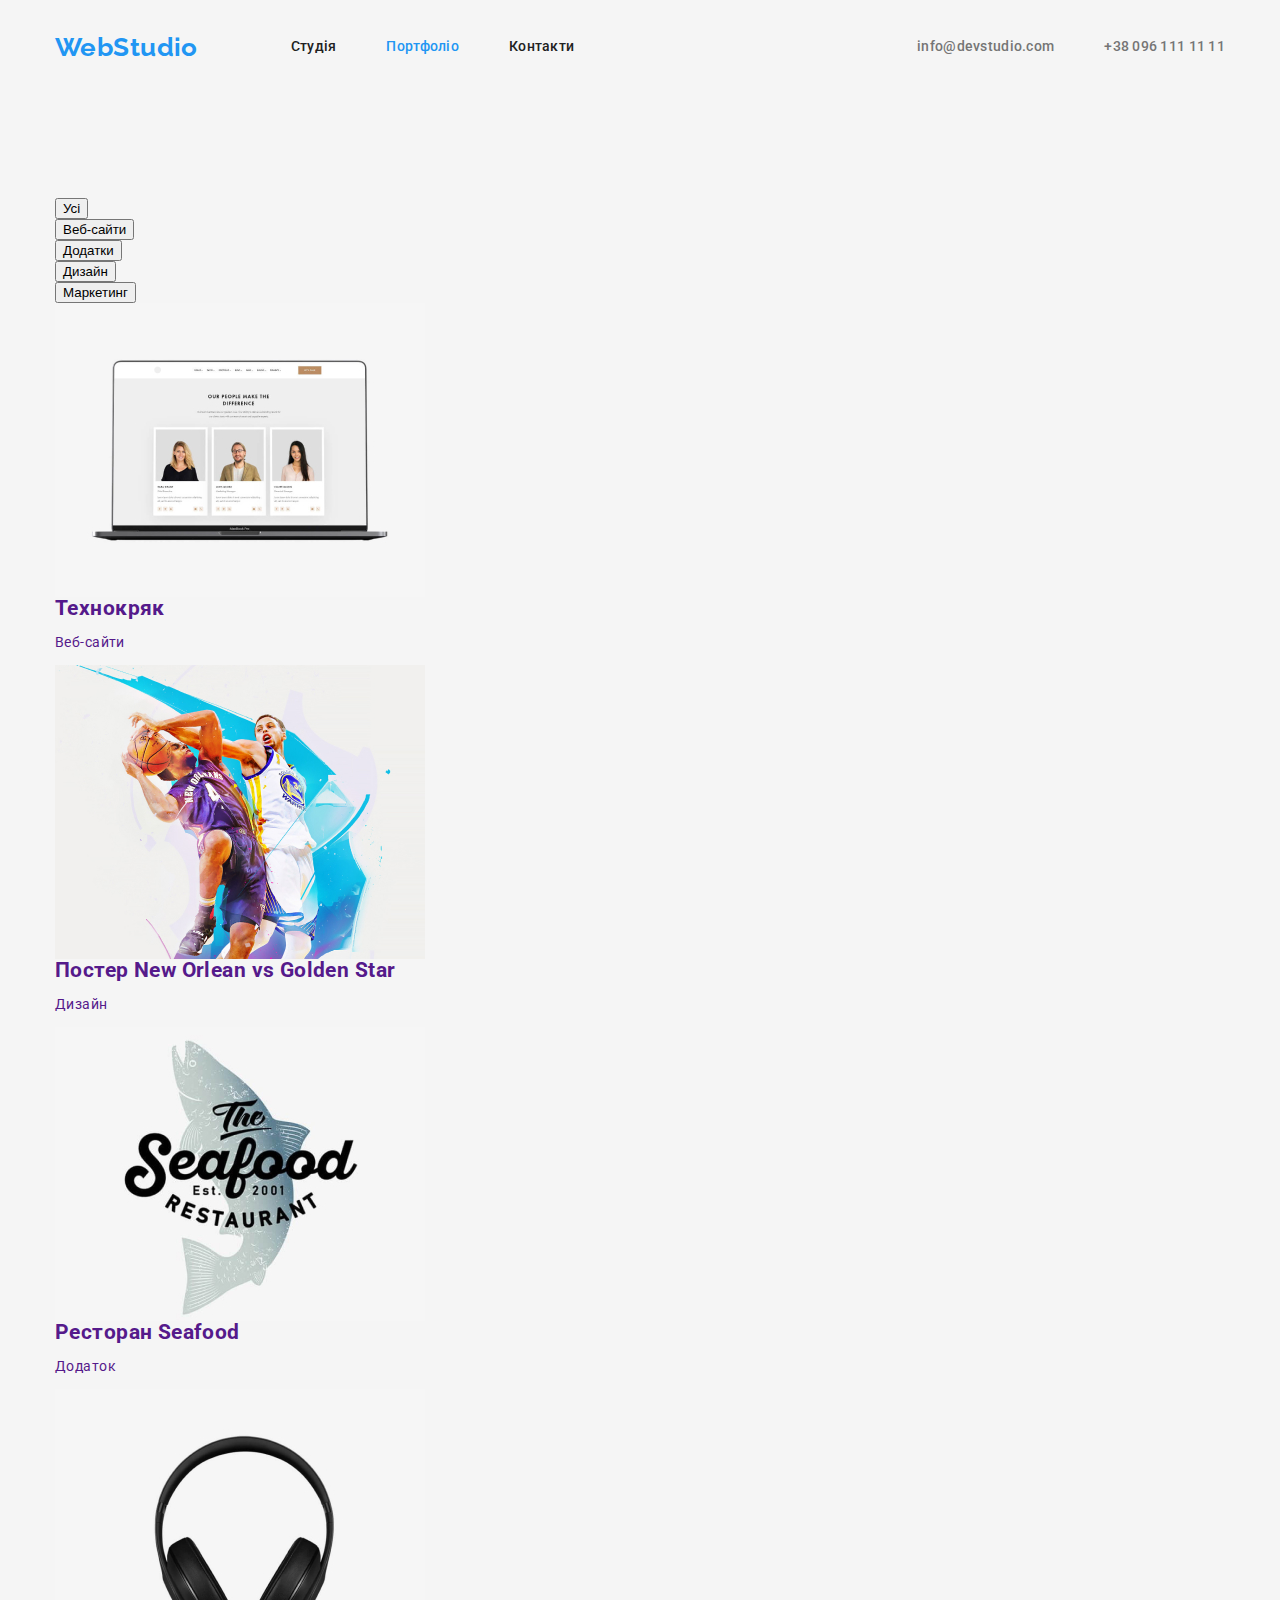
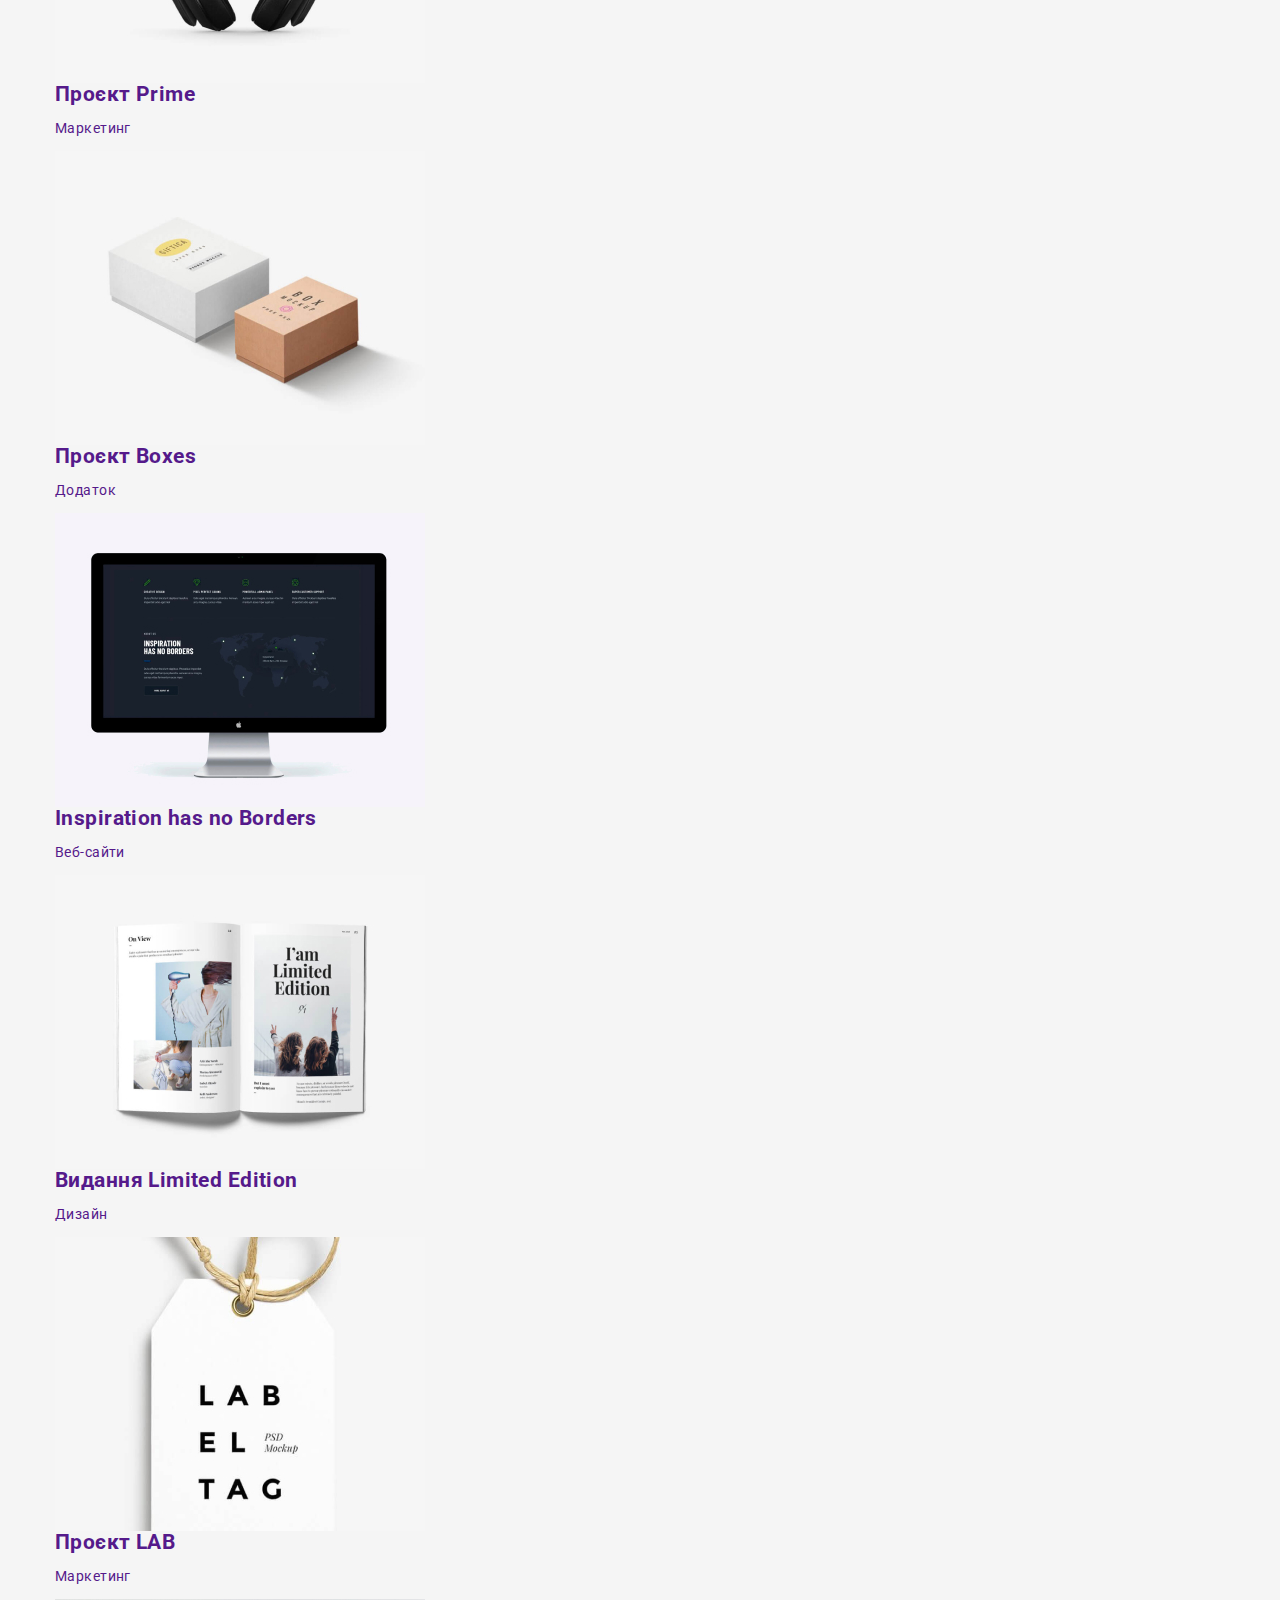
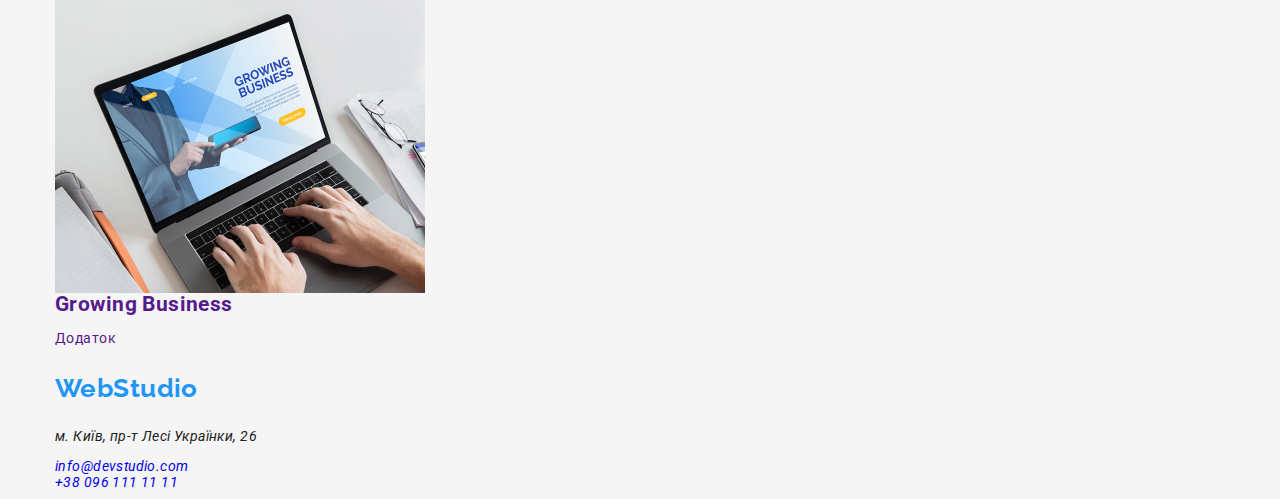
==== commit fbeb3388: "appdate css" ====
--- a/portfolio.html
+++ b/portfolio.html
@@ -223,7 +223,7 @@
     <!--start footer-->
     <footer class="footer">
       <div class="container">
-        <p class="logo logo-footer link">Web<span class="logo-half-footer">Studio</span>
+        <p class="logo link"><span class="logo-primary-half-footer">Web</span><span class="logo-secondary-half-footer">Studio</span>
         </p>
         <address class="addres">
           <ul class="address-list list">
--- a/css/styles.css
+++ b/css/styles.css
@@ -27,14 +27,6 @@
   background-color: var(--primary-background-color);
   
 }
-html {
-  box-sizing: border-box;
-}
-*,
-*::before,
-*::after {
-  box-sizing:inherit;
-}
 h1,
 h2,
 h3 {
@@ -156,7 +148,7 @@
 /* ====== start hero ====== */
 .hero {
   background-color: var(--secondary-background-color);
-  padding: 200px;
+  
   text-align: center;
 }
 .main-title {
@@ -291,12 +283,20 @@
   padding-top: 60px;
   padding-bottom: 60px;
   background-color: var(--secondary-background-color);
-}
-.footer-container {
-  display: flex;
-  align-items: center;
-}
-.logo-harf-footer,
+  }
+.logo-footer {
+  font-family: var(--secondary-font-family);
+  font-weight: var(--secondary-font-weight);
+  font-size: 26px;
+  line-height: 1.19;
+}
+.logo-footer-primary-half {
+  color: var(--accent-color);
+}
+.logo-footer-secondary-half {
+  color: var(--primary-text-color-theme-dark); 
+}
+
 .address-post {
   color: var(--primary-text-color-theme-dark);
 }
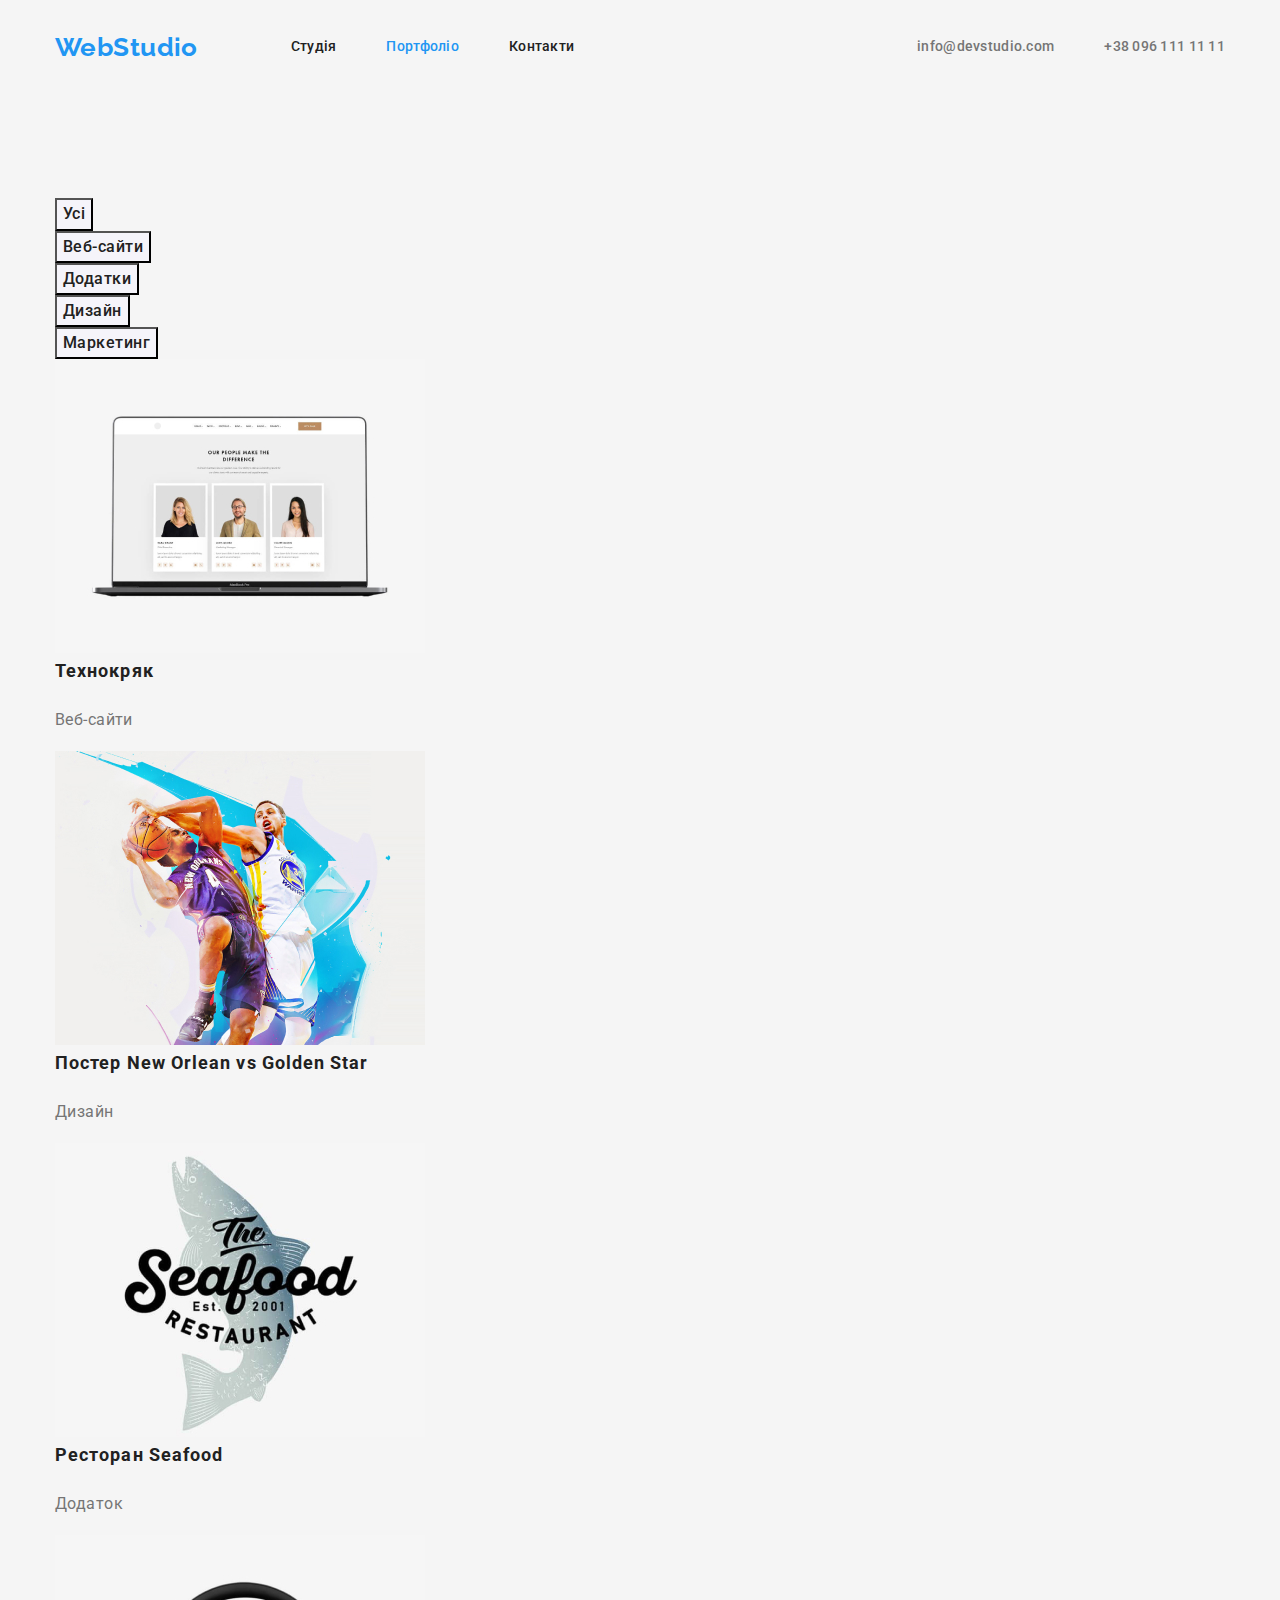
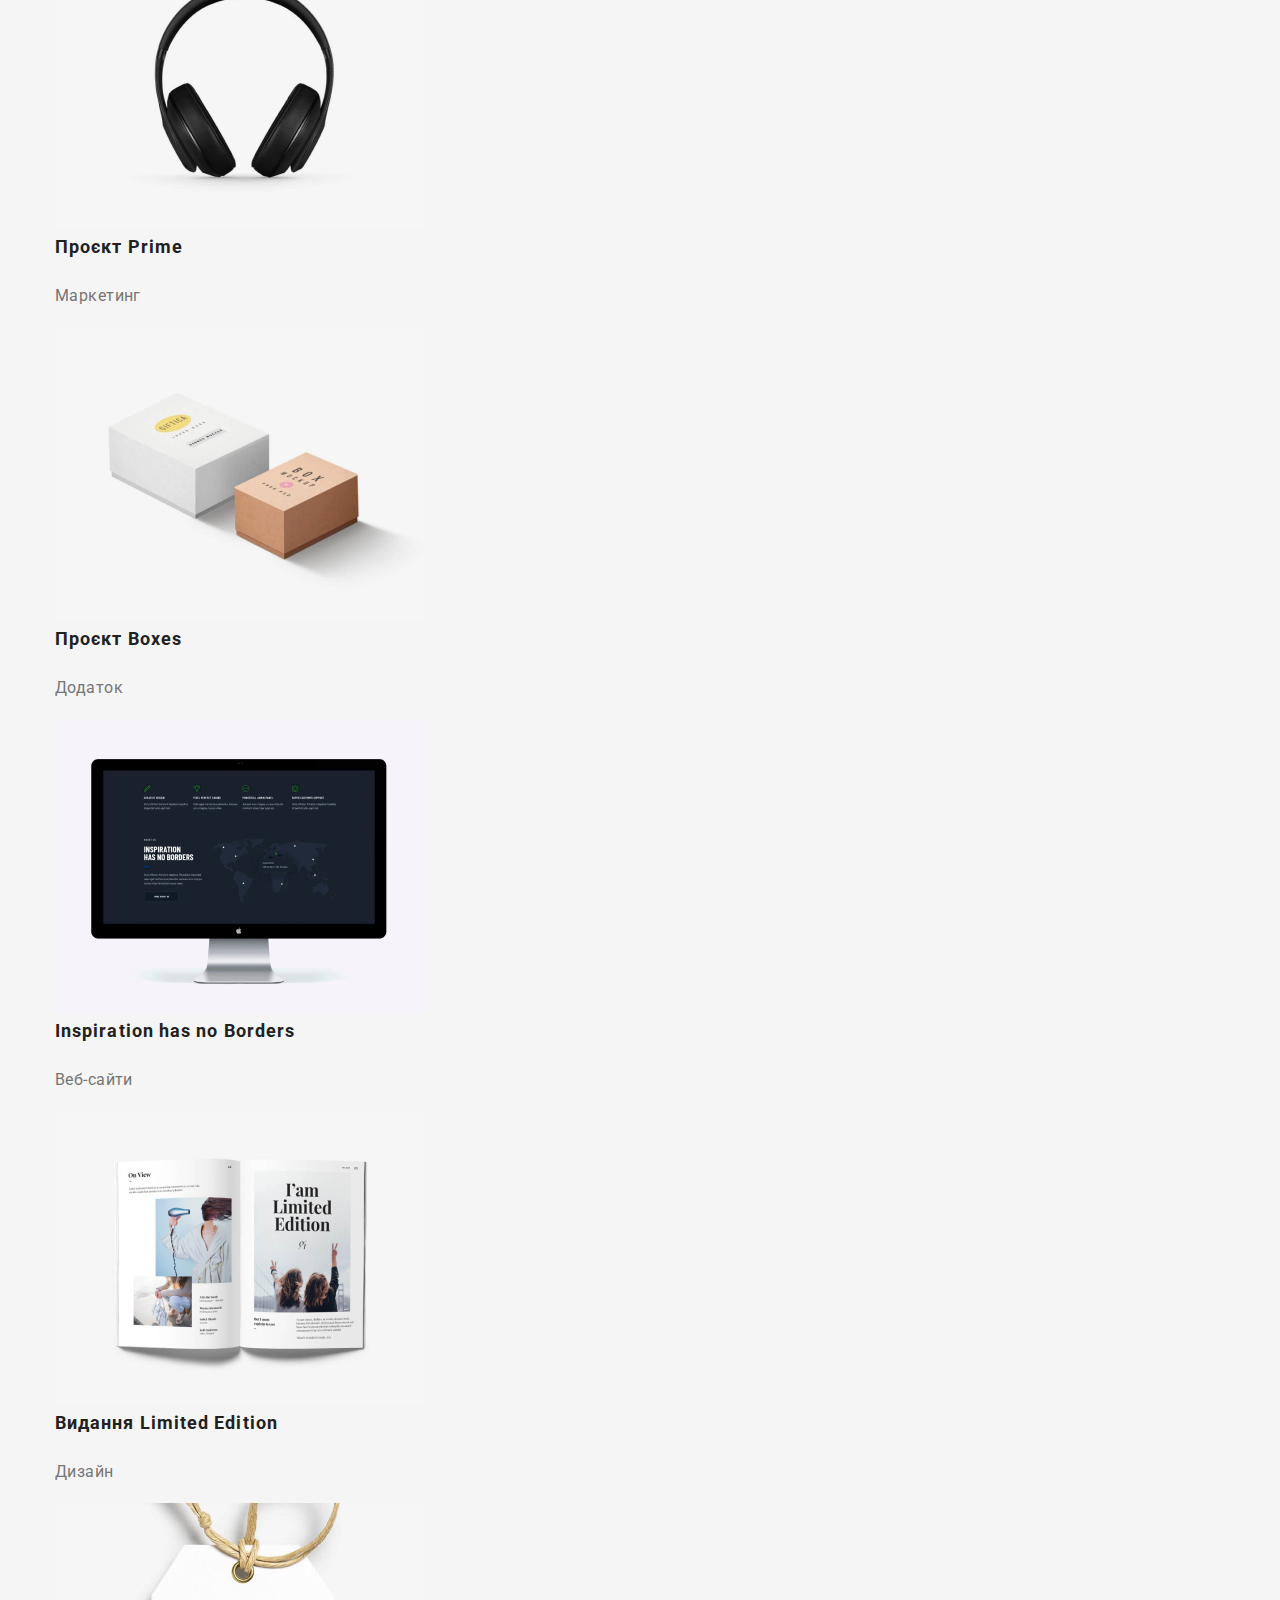
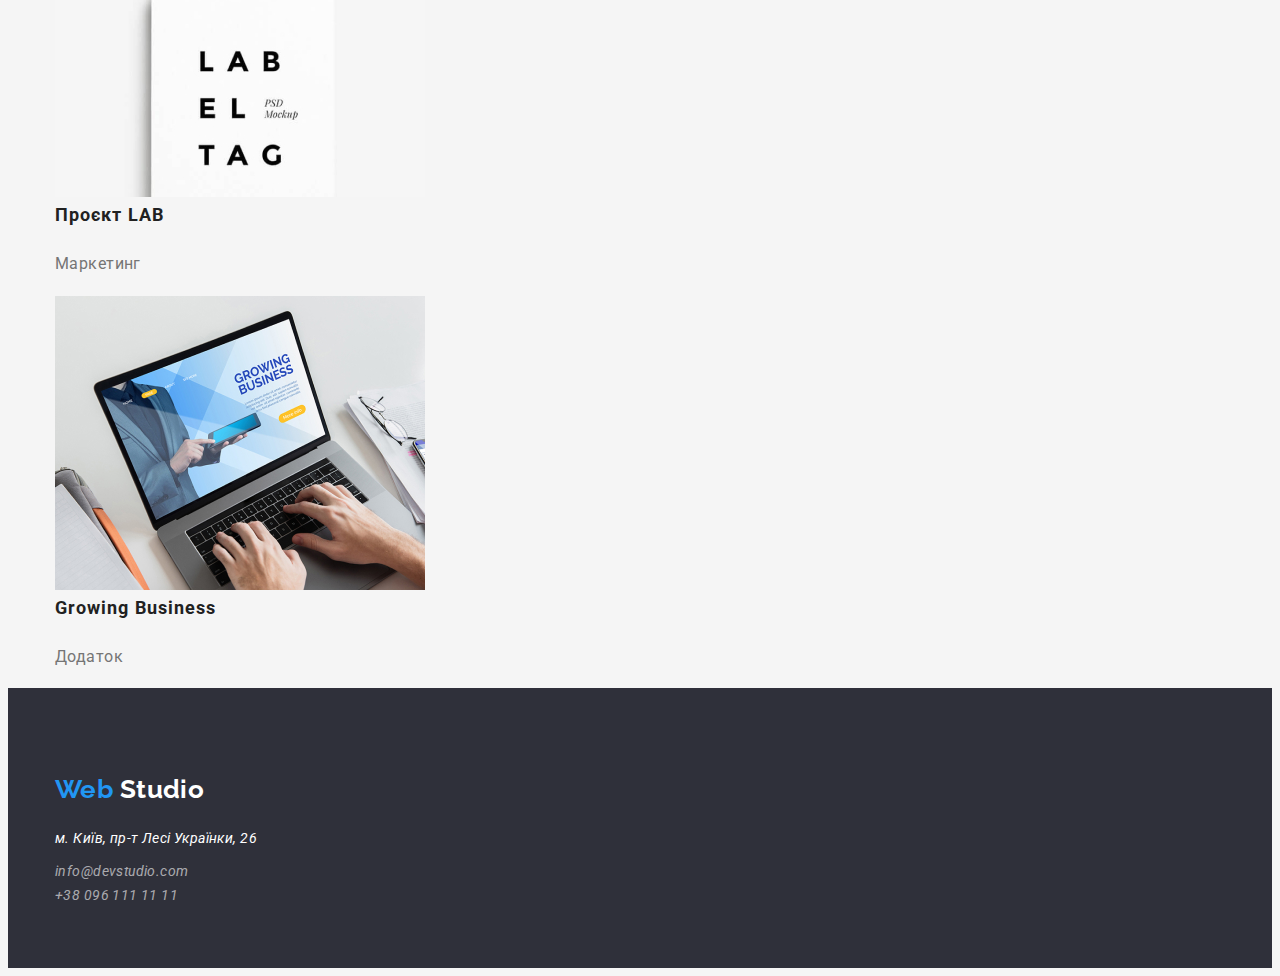
==== commit ede1e53f: "appdate css" ====
--- a/portfolio.html
+++ b/portfolio.html
@@ -223,7 +223,9 @@
     <!--start footer-->
     <footer class="footer">
       <div class="container">
-        <p class="logo link"><span class="logo-primary-half-footer">Web</span><span class="logo-secondary-half-footer">Studio</span>
+        <p class="logo logo-footer-link">
+          <span class="logo-primary-half-footer">Web</span>
+          <span class="logo-secondary-half-footer">Studio</span>
         </p>
         <address class="addres">
           <ul class="address-list list">
--- a/css/styles.css
+++ b/css/styles.css
@@ -62,7 +62,6 @@
   font-weight: var(--secondary-font-weight);
   font-size: 26px;
   line-height: 1.19;
-
   color: var(--accent-color);
 }
 .titel-cat {
@@ -112,7 +111,6 @@
   font-size: var(--primary-font-size);
   line-height: var(--primary-line-height);
   letter-spacing: 0.02em;
-
   color: var(--primary-text-color-theme-light);
 }
 .current,
@@ -195,7 +193,6 @@
   margin-top: -30px;
 }
 .features-item {
-  flex-basis: calc((100%-4*30px/4);
   margin-left: 30px;
   margin-top: 30px;
 }
@@ -284,19 +281,9 @@
   padding-bottom: 60px;
   background-color: var(--secondary-background-color);
   }
-.logo-footer {
-  font-family: var(--secondary-font-family);
-  font-weight: var(--secondary-font-weight);
-  font-size: 26px;
-  line-height: 1.19;
-}
-.logo-footer-primary-half {
-  color: var(--accent-color);
-}
-.logo-footer-secondary-half {
+.logo-secondary-half-footer {
   color: var(--primary-text-color-theme-dark); 
 }
-
 .address-post {
   color: var(--primary-text-color-theme-dark);
 }
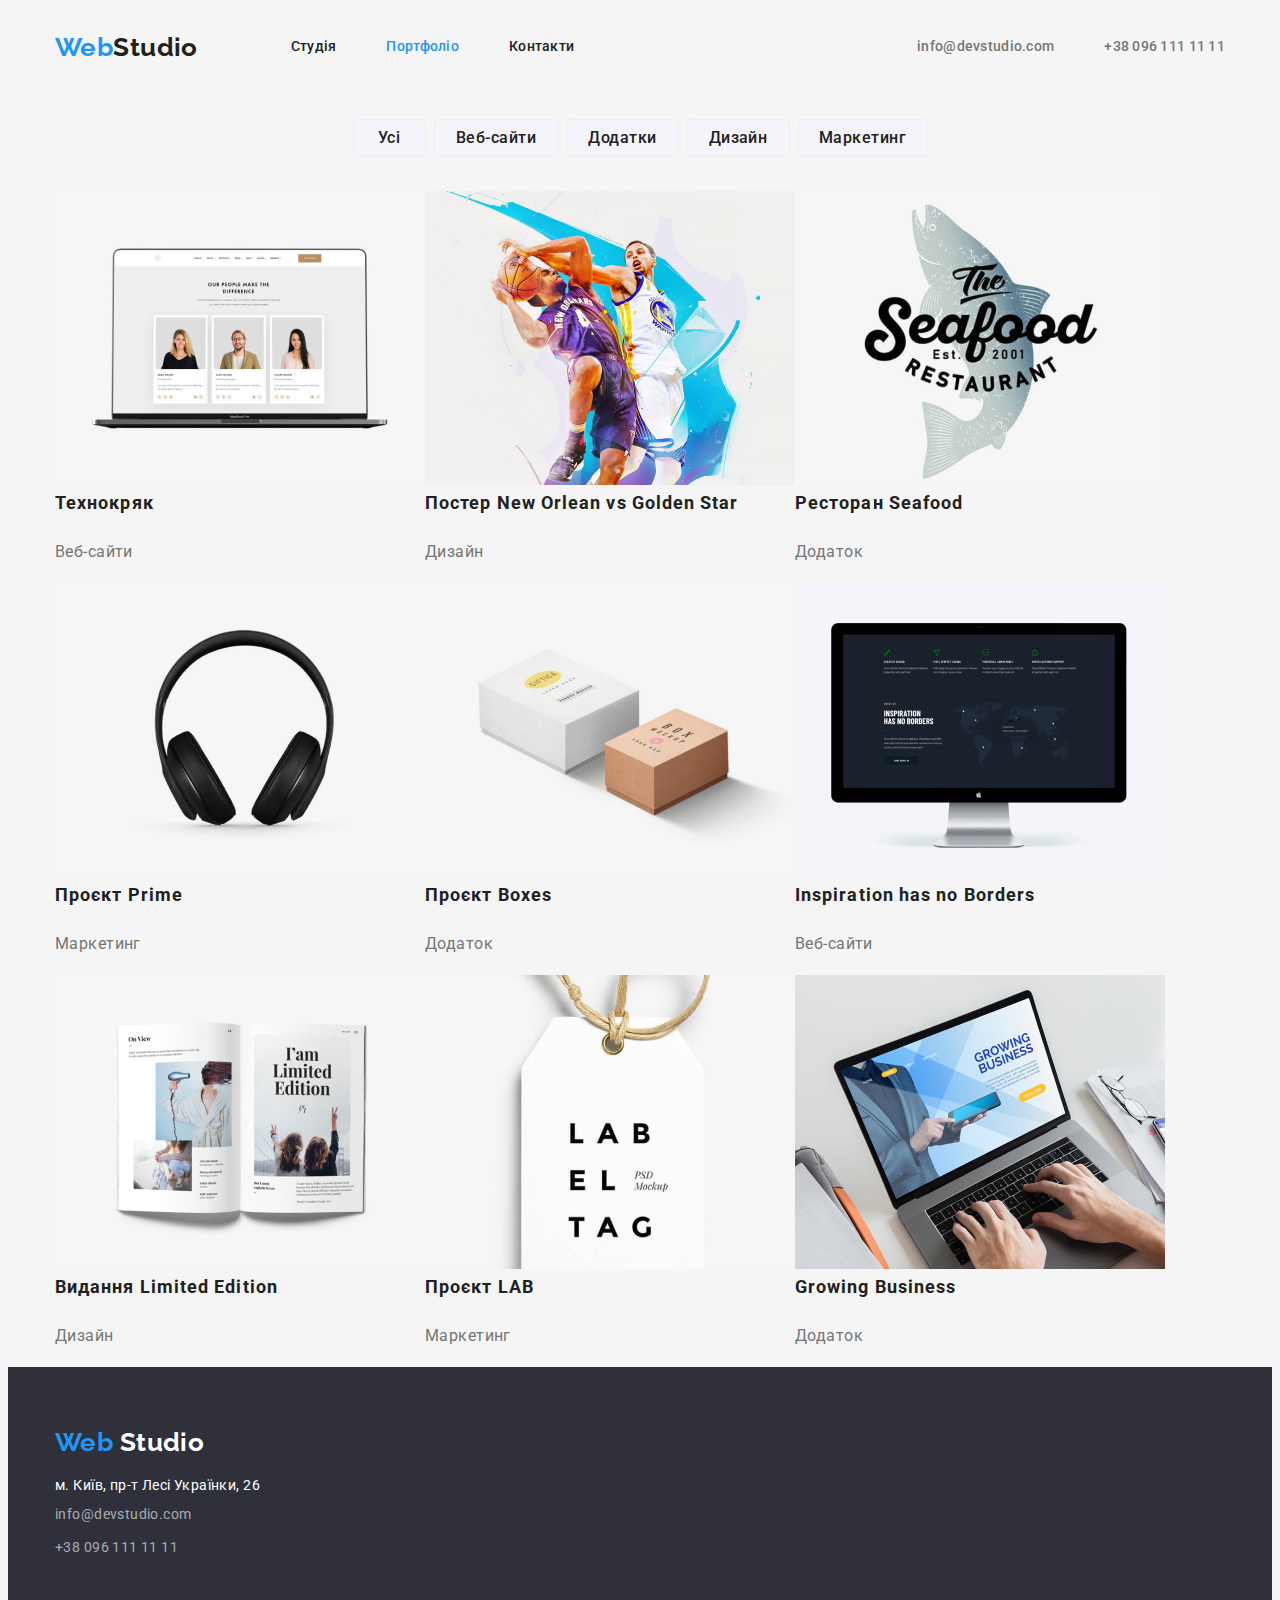
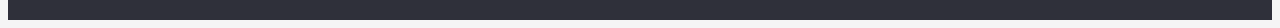
==== commit 9143c05f: "uppdate css, html" ====
--- a/portfolio.html
+++ b/portfolio.html
@@ -24,196 +24,157 @@
     <!--  start header-->
     <header class="header">
       <div class="container header-container">
-        <nav class="navigation">
-          <a class="logo logo-header link" href="./index.html"
-            >Web<span class="logo-half-header">Studio</span>
-          </a>
-          <ul class="menu-nav-list list">
-            <li class="menu-nav-item">
-              <a class="menu-nav-link link" href="./index.html">Студія</a>
-            </li>
-            <li class="menu-nav-item">
-              <a class="menu-nav-link current link" href="./portfolio.html"
-                >Портфоліо</a
-              >
-            </li>
-            <li class="menu-nav-item">
-              <a class="menu-nav-link link" href="">Контакти</a>
-            </li>
-          </ul>
-        </nav>
-        <ul class="contacts-list list">
-          <li class="contacts-item">
-            <a class="mail-header link" href="mailto:info@devstudio.com"
-              >info@devstudio.com</a
-            >
+      <nav class="navigation">
+        <a class="logo logo-header link" href="./index.html"><span class="logo-primary-half-header">Web</span><span class="logo-secondary-half-header">Studio</span>
+        </a>      
+        <ul class="menu-nav-list list">
+          <li class="menu-nav-item">
+            <a class="menu-nav-link  link " href="./index.html">Студія</a>
           </li>
-          <li class="contacts-item">
-            <a class="phone-namber-header link" href="tel:+380961111111"
-              >+38 096 111 11 11</a
-            >
+          <li class="menu-nav-item">
+            <a class="menu-nav-link current link" href="./portfolio.html">Портфоліо</a>
+          </li>
+          <li class="menu-nav-item">
+            <a class="menu-nav-link link" href="">Контакти</a>
           </li>
         </ul>
-      </div>
+      </nav>
+        <!--start activ contacts-->
+        <ul class=" contacts-list list">
+          <li class="contacts-item">
+            <a class="mail-header link" href="mailto:info@devstudio.com">info@devstudio.com</a></li>
+          <li class="contacts-item">
+            <a class="phone-namber-header link" href="tel:+380961111111">+38 096 111 11 11</a></li>
+        </ul>
+      </div>      
+      
+        <!--end novigation, activ contacts, header-->
+       
     </header>
     <!--end header-->
     <main>
       <!--start portfolio-->
       <saction class="portfolio section">
-        <div class="container">
-          <h1 class=" titel-cat incognito">Наші проекти</h1>
+        <div class="container portfolio-container">
+          <h1 class="incognito">Наші проекти</h1>
           <ul class="filters-portfolio-list list">
             <li class="filters-portfolio-item">
-              <button class="filters-btn" type="button">Усі</button>
-            </li>
-            <li class="filters-item">
-              <button class="filters-btn" type="button">Веб-сайти</button>
-            </li>
-            <li class="filters-item">
-              <button class="filters-btn" type="button">Додатки</button>
-            </li>
-            <li class="filters-item">
-              <button class="filters-btn" type="button">Дизайн</button>
-            </li>
-            <li class="filters-item">
-              <button class="filters-btn" type="button">Маркетинг</button>
+              <button class="filters-btn filters-btn-all" type="button">Усі</button>
+            </li>
+            <li class="filters-portfolio-item">
+              <button class="filters-btn filters-btn-web" type="button">Веб-сайти</button>
+            </li>
+            <li class="filters-portfolio-item">
+              <button class="filters-btn filters-btn-add" type="button">Додатки</button>
+            </li>
+            <li class="filters-portfolio-item">
+              <button class="filters-btn filters-btn-diz" type="button">Дизайн</button>
+            </li>
+            <li class="filters-portfolio-item">
+              <button class="filters-btn filters-btn-mrcet" type="button">Маркетинг</button>
             </li>
           </ul>
-          <ul class="projects-list list">
+          <ul class="projects-portfolio-list list">
             <li class="projects-Веб-сайти-item>">
-              <a class="projects-item-link link" href="">
-                <img
-                  class="project-item-img"
+              <img
+                  class="projects-item-img"
                   src="./img/img(4).jpg"
                   alt="фото співробітників"
                   width="370"
                   height="294"
-                />
-                <h2 class="project-item-titel">Технокряк</h2>
-                <p class="project-direction">Веб-сайти</p>
-              </a>
-            </li>
-          </ul>
-          <ul class="projects-list list">
-            <li class="projects-item>">
-              <a class="projects-item-link link" href="">
-                <img
-                  class="project-item-img"
+              />
+              <h2 class="projects-item-titel">Технокряк</h2>
+              <p class="projects-direction">Веб-сайти</p>              
+            </li>                    
+            <li class="projects-item>">
+              <img
+                  class="projects-item-img"
                   src="./img/img(5).jpg"
                   alt="фото співробітників"
                   width="370"
                   height="294"
-                />
-                <h2 class="project-item-titel">
+              />
+              <h2 class="projects-item-titel">
                   Постер New Orlean vs Golden Star
-                </h2>
-                <p class="project-direction">Дизайн</p>
-              </a>
-            </li>
-          </ul>
-          <ul class="projects-list list">
-            <li class="projects-item>">
-              <a class="projects-item-link link" href="">
-                <img
-                  class="project-item-img"
+             </h2>
+              <p class="projects-direction">Дизайн</p>
+            </li>        
+            <li class="projects-item>">
+              <img
+                  class="projects-item-img"
                   src="./img/img(6).jpg"
                   alt="фото співробітників"
                   width="370"
                   height="294"
-                />
-                <h2 class="project-item-titel">Ресторан Seafood</h2>
-                <p class="project-direction">Додаток</p>
-              </a>
-            </li>
-          </ul>
-          <ul class="projects-list list">
-            <li class="projects-item>">
-              <a class="projects-item-link link" href="">
-                <img
-                  class="project-item-img"
+              />
+              <h2 class="projects-item-titel">Ресторан Seafood</h2>
+              <p class="projects-direction">Додаток</p>
+            </li>         
+            <li class="projects-item>">
+              <img
+                  class="projects-item-img"
                   src="./img/img(7).jpg"
                   alt="фото співробітників"
                   width="370"
                   height="294"
-                />
-                <h2 class="project-item-titel">Проєкт Prime</h2>
-                <p class="project-direction">Маркетинг</p>
-              </a>
-            </li>
-          </ul>
-          <ul class="projects-list list">
-            <li class="projects-item>">
-              <a class="projects-item-link link" href="">
-                <img
-                  class="project-item-img"
+              />
+              <h2 class="projects-item-titel">Проєкт Prime</h2>
+              <p class="projects-direction">Маркетинг</p>
+            </li>          
+            <li class="projects-item>">
+              <img
+                  class="projects-item-img"
                   src="./img/img(8).jpg"
                   alt="фото співробітників"
                   width="370"
                   height="294"
-                />
-                <h2 class="project-item-titel">Проєкт Boxes</h2>
-                <p class="project-direction">Додаток</p>
-              </a>
-            </li>
-          </ul>
-          <ul class="projects-list list">
-            <li class="projects-item>">
-              <a class="projects-item-link link" href="">
-                <img
-                  class="project-item-img"
+              />
+              <h2 class="projects-item-titel">Проєкт Boxes</h2>
+              <p class="projects-direction">Додаток</p>          
+            </li>          
+            <li class="projects-item>">
+              <img
+                  class="projects-item-img"
                   src="./img/img(9).jpg"
                   alt="фото співробітників"
                   width="370"
                   height="294"
-                />
-                <h2 class="project-item-titel">Inspiration has no Borders</h2>
-                <p class="project-direction">Веб-сайти</p>
-              </a>
-            </li>
-          </ul>
-          <ul class="projects-list list">
-            <li class="projects-item>">
-              <a class="projects-item-link link" href="">
-                <img
-                  class="project-item-img"
+              />
+              <h2 class="projects-item-titel">Inspiration has no Borders</h2>
+              <p class="projects-direction">Веб-сайти</p>              
+            </li>          
+            <li class="projects-item>">
+              <img
+                  class="projects-item-img"
                   src="./img/img(10).jpg"
                   alt="фото співробітників"
                   width="370"
                   height="294"
-                />
-                <h2 class="project-item-titel">Видання Limited Edition</h2>
-                <p class="project-direction">Дизайн</p>
-              </a>
-            </li>
-          </ul>
-          <ul class="projects-list list">
-            <li class="projects-item>">
-              <a class="projects-item-link link" href="">
-                <img
-                  class="project-item-img"
+              />
+              <h2 class="projects-item-titel">Видання Limited Edition</h2>
+              <p class="projects-direction">Дизайн</p>
+            </li>          
+            <li class="projects-item>">
+              <img
+                  class="projects-item-img"
                   src="./img/img(11).jpg"
                   alt="фото співробітників"
                   width="370"
                   height="294"
-                />
-                <h2 class="project-item-titel">Проєкт LAB</h2>
-                <p class="project-direction">Маркетинг</p>
-              </a>
-            </li>
-          </ul>
-          <ul class="projects-list list">
-            <li class="projects-item>">
-              <a class="projects-item-link link" href="">
-                <img
-                  class="project-item-img"
+              />
+              <h2 class="projects-item-titel">Проєкт LAB</h2>
+              <p class="projects-direction">Маркетинг</p>          
+            </li>          
+            <li class="projects-item>">
+              <img
+                  class="projects-item-img"
                   src="./img/img(12).jpg"
                   alt="фото співробітників"
                   width="370"
                   height="294"
-                />
-                <h2 class="project-item-titel">Growing Business</h2>
-                <p class="project-direction">Додаток</p>
-              </a>
+              />
+              <h2 class="projects-item-titel">Growing Business</h2>
+              <p class="projects-direction">Додаток</p>             
             </li>
           </ul>
         </div>
@@ -222,29 +183,25 @@
     </main>
     <!--start footer-->
     <footer class="footer">
-      <div class="container">
+      <div class="container footer-container">
         <p class="logo logo-footer-link">
           <span class="logo-primary-half-footer">Web</span>
           <span class="logo-secondary-half-footer">Studio</span>
         </p>
-        <address class="addres">
+        <address class="address">          
           <ul class="address-list list">
             <li class="address-item">
               <p class="address-post">м. Київ, пр-т Лесі Українки, 26</p>
             </li>
             <li class="address-item">
-              <a class="mail-footer link" href="mailto:info@devstudio.com"
-                >info@devstudio.com</a
-              >
+              <a class="mail-footer link" href="mailto:info@devstudio.com">info@devstudio.com</a>
             </li>
             <li class="address-item">
-              <a class="phone-namber-footer link" href="tel:+380961111111"
-                >+38 096 111 11 11</a
-              >
+              <a class="phone-namber-footer link" href="tel:+380961111111">+38 096 111 11 11</a>
             </li>
           </ul>
         </address>
-      </div>
+      </div>      
     </footer>
     <!--end footer-->
   </body>
--- a/css/styles.css
+++ b/css/styles.css
@@ -18,14 +18,13 @@
   --primary-letter-spacing: 0.03em;
   --secondary-letter-spacing: 0.06em;
 }
-body {
+body {   
   font-family: var(--primary-font-family);
   font-size: var(--primary-font-size);
   line-height: var(--primary-line-height);
   letter-spacing: var(--primary-letter-spacing);
   color: var(--primary-text-color-theme-light);
   background-color: var(--primary-background-color);
-  
 }
 h1,
 h2,
@@ -38,19 +37,22 @@
   margin-top: 0;
   margin-bottom: 0;
   padding-left: 0;
+  
 }
 img {
   display: block;
+  margin: 0px;
+  
 }
 .container {
   width: 1170px;
   margin-left: auto;
   margin-right: auto;
-  padding-left: 20px;
-  padding-right: 20px;
+  
 }
 .list {
   list-style: none;
+  
 }
 .link {
   text-decoration: none;
@@ -67,10 +69,11 @@
 .titel-cat {
   display: flex;
   justify-content: center;
+  margin-bottom: 50px;
+
   font-weight: var(--secondary-font-weight);
   font-size: 36px;
-  line-height: var(--secondary-line-height);
-  margin-bottom: 50px;
+  line-height: var(--secondary-line-height);  
 }
 .section {
   padding-top: 94px;
@@ -95,6 +98,7 @@
 }
 .logo-header {
   margin-right: 93px;
+  
 }
 .logo-secondary-half-header {
   color: var(--primary-text-color-theme-light);
@@ -145,14 +149,15 @@
 /* ====== start page Студія ====== */
 /* ====== start hero ====== */
 .hero {
+  text-align: center;
+  
   background-color: var(--secondary-background-color);
   
-  text-align: center;
 }
 .main-title {
-  display: flex;
-  flex-wrap: wrap;
+  display: block;
   margin-bottom: 30px;
+
   font-family: var(--primary-font-family);
   font-style: normal;
   font-weight: 900;
@@ -160,81 +165,95 @@
   line-height: 1.36;
   letter-spacing: var(--secondary-letter-spacing);
   text-transform: uppercase;
+
   color: var(--primary-text-color-theme-dark);
 }
 .modal-btn {
-  display: flex;
-  margin: 0px;
-  justify-content: space-around;
+  display: inline-block;
+  text-align: center;
+  min-width: 216px;
+  padding: 10px 30px;
+  border: 1px solid transparent;
+  border-radius: 4px;
+
   font-weight: var(--secondary-font-weight);
   font-style: normal;
   font-size: var(--secondary-font-size);
   line-height: 1.88;
   letter-spacing: var(--secondary-letter-spacing);
-  min-width: 216px;
-  padding: 10px 20px;
-  border-radius: 4px;
-  border: 1px solid transparent;
+    
   cursor: pointer;
   color: var(--primary-text-color-theme-dark);
   background-color: var(--accent-color);
 }
 
 /* ====== end hero ====== */
-/* ====== start work and features ====== */
+/* ====== start features ====== */
 
 .features {
   padding-top: 94px;
 }
+.container-features {
+  
+}
 .features-list {
   display: flex;
-  flex-wrap: wrap;
-  margin-left: -30px;
-  margin-top: -30px;
+  justify-content: space-between;
 }
 .features-item {
-  margin-left: 30px;
-  margin-top: 30px;
+   width: 270px; 
+}
+.features-item:not(:nth-child(4n)) {
+ margin-right: 30px;
+}
+.features-item:not(:nth-last-child(-n + 4)) {
+  margin-bottom: 30px;
 }
 .features-title {
+  margin-bottom: 10px;
+
   font-family: var(--primary-font-family);
   font-style: normal;
   font-weight: var(--secondary-font-weight);
   font-size: var(--primary-line-height);
   line-height: 1.14;
   letter-spacing: var(--primary-letter-spacing);
-  text-transform: uppercase;
-  margin-bottom: 10px;
-  color: var(--primary-text-color-theme-light);
-}
-.features-item-wrapper {
-  padding: 10px;
-}
+  text-transform: uppercase; 
+
+  color: var(--primary-text-color-theme-light);
+}
+
 .descr-features {
   margin: 0px;
+
   line-height: var(--secondary-line-height);
+
   color: var(--secondary-text-color-theme-light);
 }
+
+/* ====== end features ====== */
+/* ======start work ====== */
 .work-list {
   display: flex;
   flex-wrap: wrap;
-  margin-left: -30px;
-  margin-top: -30px;
 }
 .work-item {
-  flex-basis: calc((100%-(3*30px))/4);
-  margin-left: 30px;
-  margin-top: 30px;
-}
-/* ====== end work and features ====== */
+ flex-basis: calc((100% - 90px) / 3);
+  }
+.work-item:not(:nth-child(3n)) {
+ margin-right: 30px;
+}
+.work-item:not(:nth-last-child(-n+3)) {
+  margin-bottom: 30px;
+}
+
+/* ====== end work ====== */
 
 /* ====== start team ====== */
 .team {
   font-weight: var(--primary-font-weight);
   font-size: var(--secondary-font-size);
   line-height: 1.19;
-  padding-top: 94px;
-  padding-bottom: 94px;
   background-color: var(--tertiary-background-color);
 }
 
@@ -243,62 +262,80 @@
   flex-wrap: wrap;
 }
 .team-item {
-  flex-basis: calc((100%- (4 * 30px)) / 4);
+  flex-basis: calc((100% - (4*30px)) / 4);
   background-color: #ffffff;
 }
 .team-item:not(:nth-child(4n)) {
   margin-right: 30px;
 }
-.team-item:not(:nth-last-child(-n + 4)) {
-  margin-right: 30px;
+.team-item:not(:nth-last-child(-n+4)) {
+  margin-bottom: 30px;
 }
 .name {
+  margin-bottom: 10px;
+
   font-family: var(--primary-font-family);
   font-style: normal;
   font-weight: var(--primary-font-weight);
   font-size: var(--secondary-font-size);
   line-height: 1.19;
   letter-spacing: var(--primary-letter-spacing);
-  margin-bottom: 10px;
-  color: var(--primary-text-color-theme-light);
-}
-.position {
-  font-weight: normal;
-  margin: 0px;
-  color: var(--secondary-text-color-theme-light);
-}
+  
+  color: var(--primary-text-color-theme-light);
+}
+
 .team-content-wrapper:nth-child(2n + 1) {
   padding: 30px 70px;
 }
-
 .team-content-wrapper:nth-child(2n) {
   padding: 30px 62px;
+}
+.position {
+  margin: 0px;
+
+  font-weight: normal;
+  
+  color: var(--secondary-text-color-theme-light);
 }
 /* ====== end team ====== */
 /* ====== start footer ====== */
 .footer {
   padding-top: 60px;
   padding-bottom: 60px;
+
   background-color: var(--secondary-background-color);
-  }
+}
+.footer-container {
+  display: flex;
+  flex-direction: column;
+  min-width: 241px;
+}
+.logo-footer-link {
+  margin-top: 0px;
+  margin-bottom: 20px;
+}
 .logo-secondary-half-footer {
-  color: var(--primary-text-color-theme-dark); 
+  color: var(--primary-text-color-theme-dark);
+}
+.address {
+  font-style: normal;
+}
+.address-item:not(:last-child) {
+  margin-bottom: 9px;
+
+  color: var(--primary-text-color-theme-dark);
 }
 .address-post {
-  color: var(--primary-text-color-theme-dark);
-}
-.address {
-  font-style: normal;
-}
-
-.address-post {
-  color: var(--primary-text-color-theme-dark);
-}
+  margin-top: 0px;
+  margin-bottom: 0px;
+}
+
 .mail-footer,
 .phone-namber-footer {
   font-size: var(--primary-font-size);
   line-height: var(--secondary-line-height);
   letter-spacing: var(--primary-letter-spacing);
+
   color: var(--secondary-text-color-theme-dark);
 }
 
@@ -306,37 +343,73 @@
 /* ====== end page Студія ====== */
 /* ====== start page Портфоліо ====== */
 
+.filters-portfolio-list {
+  display: flex;
+  justify-content: center;
+  margin-bottom: 34px;
+}
+.filters-portfolio-item:not(:last-child) {
+  margin-right: 8px;
+}
+ 
 .filters-btn {
+  display: inline-block;
+  min-height: 38px;
+  text-align: center;
   font-family: var(--primary-font-family);
   font-style: normal;
   font-weight: var(--primary-font-weight);
   font-size: var(--secondary-font-size);
   line-height: 1.63;
   letter-spacing: var(--primary-letter-spacing);
+  cursor: pointer;
+
+  border: 1px solid #EEEEEE;
+  border-radius: 4px;
   color: var(--primary-text-color-theme-light);
   background: var(--tertiary-background-color);
-  cursor: pointer;
+  
 }
 .filters-btn:hover,
 .filters-btn:focus {
   color: var(--primary-text-color-theme-dark);
   background: var(--accent-color);
 }
-
+.filters-btn-all {
+  min-width: 73px;
+} 
+.filters-btn-web {
+  min-width: 125px;
+}
+.filters-btn-add {
+  min-width: 112px;
+}
+.filters-btn-diz {
+  min-width: 103px;
+}
+.filters-btn-mrcet {
+  min-width: 130px;
+}
+.projects-portfolio-list {
+  display: flex;
+  flex-wrap: wrap;
+}
 .projects-item {
   background: var(--primary-text-color-theme-dark);
 }
-.project-item-titel {
+.projects-item-titel {
   font-family: var(--primary-font-family);
   font-style: normal;
   font-weight: var(--secondary-font-weight);
   font-size: 18px;
   line-height: 2;
   letter-spacing: var(--secondary-letter-spacing);
-  color: var(--primary-text-color-theme-light);
-}
-.project-direction {
+
+  color: var(--primary-text-color-theme-light);
+}
+.projects-direction {
   font-size: var(--secondary-font-size);
   line-height: 1.88;
+
   color: var(--secondary-text-color-theme-light);
 }
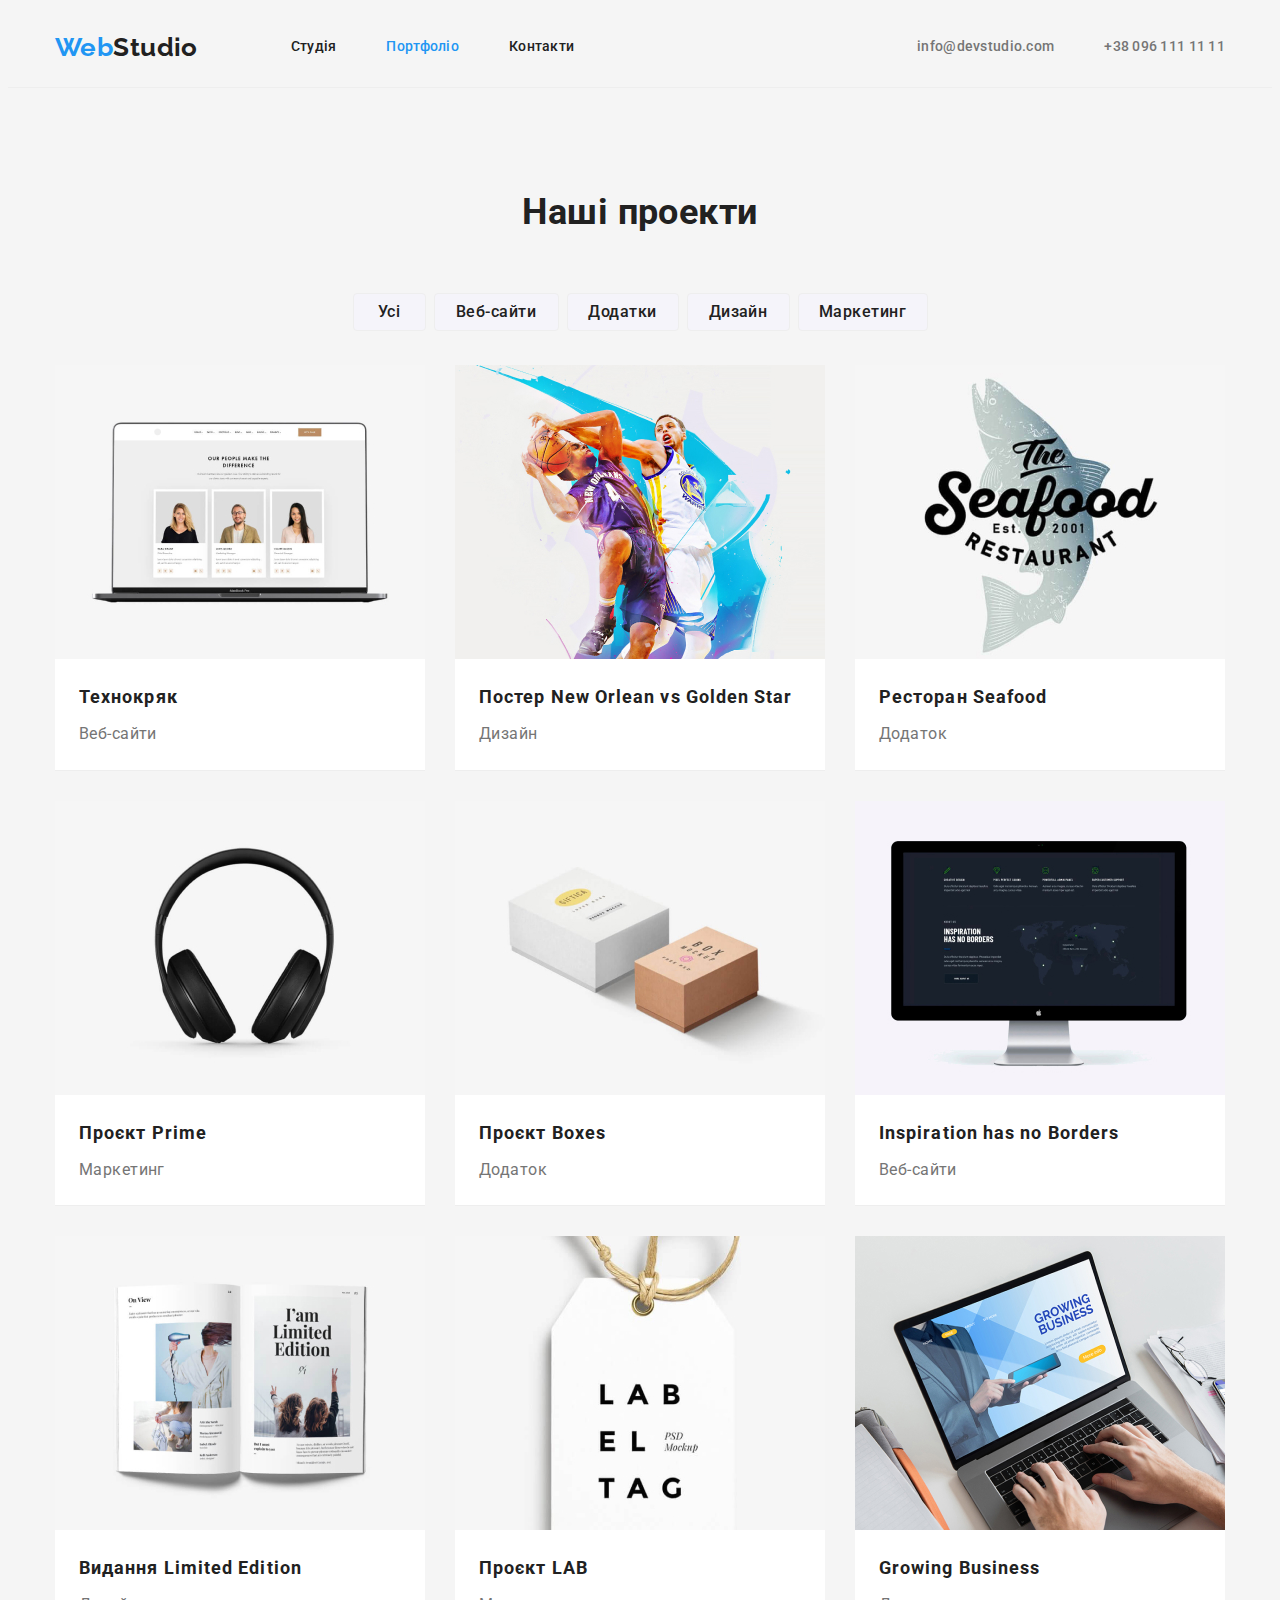
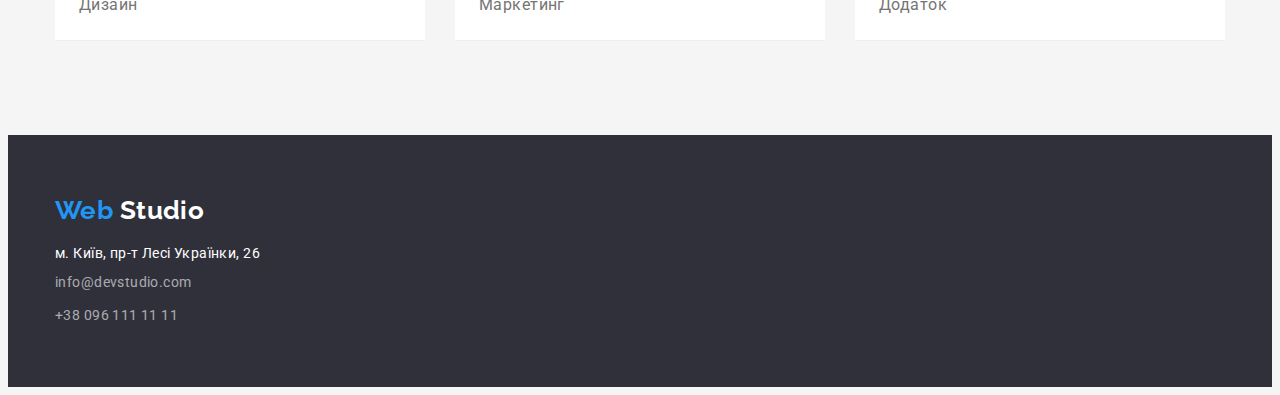
==== commit cb81ec59: "uppdate css, html" ====
--- a/portfolio.html
+++ b/portfolio.html
@@ -54,9 +54,9 @@
     <!--end header-->
     <main>
       <!--start portfolio-->
-      <saction class="portfolio section">
+      <section class="portfolio section">
         <div class="container portfolio-container">
-          <h1 class="incognito">Наші проекти</h1>
+          <h1 class="titel-cat">Наші проекти</h1>
           <ul class="filters-portfolio-list list">
             <li class="filters-portfolio-item">
               <button class="filters-btn filters-btn-all" type="button">Усі</button>
@@ -75,7 +75,9 @@
             </li>
           </ul>
           <ul class="projects-portfolio-list list">
-            <li class="projects-Веб-сайти-item>">
+            <li class="projects-item">
+              <a class="project-item-link-link">
+              </a>
               <img
                   class="projects-item-img"
                   src="./img/img(4).jpg"
@@ -83,10 +85,14 @@
                   width="370"
                   height="294"
               />
-              <h2 class="projects-item-titel">Технокряк</h2>
-              <p class="projects-direction">Веб-сайти</p>              
+              <div class="projects-item-content">
+                <h2 class="projects-item-titel">Технокряк</h2>
+                <p class="projects-direction">Веб-сайти</p>
+              </div>                            
             </li>                    
-            <li class="projects-item>">
+            <li class="projects-item">
+              <a class="project-item-link-link">
+              </a>
               <img
                   class="projects-item-img"
                   src="./img/img(5).jpg"
@@ -94,12 +100,14 @@
                   width="370"
                   height="294"
               />
-              <h2 class="projects-item-titel">
-                  Постер New Orlean vs Golden Star
-             </h2>
-              <p class="projects-direction">Дизайн</p>
+              <div class="projects-item-content">
+                <h2 class="projects-item-titel">Постер New Orlean vs Golden Star</h2>
+                <p class="projects-direction">Дизайн</p>
+              </div>              
             </li>        
-            <li class="projects-item>">
+            <li class="projects-item">
+              <a class="project-item-link-link">
+              </a>
               <img
                   class="projects-item-img"
                   src="./img/img(6).jpg"
@@ -107,10 +115,14 @@
                   width="370"
                   height="294"
               />
-              <h2 class="projects-item-titel">Ресторан Seafood</h2>
-              <p class="projects-direction">Додаток</p>
+              <div class="projects-item-content">
+                <h2 class="projects-item-titel">Ресторан Seafood</h2>
+                <p class="projects-direction">Додаток</p>
+              </div>              
             </li>         
-            <li class="projects-item>">
+            <li class="projects-item">
+              <a class="project-item-link-link">
+              </a>
               <img
                   class="projects-item-img"
                   src="./img/img(7).jpg"
@@ -118,10 +130,14 @@
                   width="370"
                   height="294"
               />
-              <h2 class="projects-item-titel">Проєкт Prime</h2>
-              <p class="projects-direction">Маркетинг</p>
-            </li>          
-            <li class="projects-item>">
+              <div class="projects-item-content">
+                <h2 class="projects-item-titel">Проєкт Prime</h2>
+                <p class="projects-direction">Маркетинг</p>
+              </div>              
+            </li>          
+            <li class="projects-item">
+              <a class="project-item-link-link">
+              </a>
               <img
                   class="projects-item-img"
                   src="./img/img(8).jpg"
@@ -129,10 +145,14 @@
                   width="370"
                   height="294"
               />
-              <h2 class="projects-item-titel">Проєкт Boxes</h2>
-              <p class="projects-direction">Додаток</p>          
-            </li>          
-            <li class="projects-item>">
+              <div class="projects-item-content">
+                <h2 class="projects-item-titel">Проєкт Boxes</h2>
+                <p class="projects-direction">Додаток</p>
+              </div>                        
+            </li>          
+            <li class="projects-item">
+              <a class="project-item-link-link">
+              </a>
               <img
                   class="projects-item-img"
                   src="./img/img(9).jpg"
@@ -140,10 +160,14 @@
                   width="370"
                   height="294"
               />
-              <h2 class="projects-item-titel">Inspiration has no Borders</h2>
-              <p class="projects-direction">Веб-сайти</p>              
-            </li>          
-            <li class="projects-item>">
+              <div class="projects-item-content">
+                <h2 class="projects-item-titel">Inspiration has no Borders</h2>
+                <p class="projects-direction">Веб-сайти</p>
+               </div>                           
+            </li>          
+            <li class="projects-item">
+              <a class="project-item-link-link">
+              </a>
               <img
                   class="projects-item-img"
                   src="./img/img(10).jpg"
@@ -151,10 +175,14 @@
                   width="370"
                   height="294"
               />
-              <h2 class="projects-item-titel">Видання Limited Edition</h2>
-              <p class="projects-direction">Дизайн</p>
-            </li>          
-            <li class="projects-item>">
+              <div class="projects-item-content">
+                <h2 class="projects-item-titel">Видання Limited Edition</h2>
+                <p class="projects-direction">Дизайн</p>
+              </div>              
+            </li>          
+            <li class="projects-item">
+              <a class="project-item-link-link">
+              </a>
               <img
                   class="projects-item-img"
                   src="./img/img(11).jpg"
@@ -162,10 +190,14 @@
                   width="370"
                   height="294"
               />
-              <h2 class="projects-item-titel">Проєкт LAB</h2>
-              <p class="projects-direction">Маркетинг</p>          
-            </li>          
-            <li class="projects-item>">
+              <div class="projects-item-content">
+                <h2 class="projects-item-titel">Проєкт LAB</h2>
+                <p class="projects-direction">Маркетинг</p>
+              </div>                        
+            </li>          
+            <li class="projects-item">
+              <a class="project-item-link-link">
+              </a>
               <img
                   class="projects-item-img"
                   src="./img/img(12).jpg"
@@ -173,12 +205,14 @@
                   width="370"
                   height="294"
               />
-              <h2 class="projects-item-titel">Growing Business</h2>
-              <p class="projects-direction">Додаток</p>             
+              <div class="projects-item-content">
+                <h2 class="projects-item-titel">Growing Business</h2>
+                <p class="projects-direction">Додаток</p>
+              </div>                        
             </li>
           </ul>
         </div>
-      </saction>
+      </section>
       <!--end portfolio-->
     </main>
     <!--start footer-->
--- a/css/styles.css
+++ b/css/styles.css
@@ -79,14 +79,15 @@
   padding-top: 94px;
   padding-bottom: 94px;
 }
-.incognito {
-  opacity: 0;
-}
+
 /* ====== end components ====== */
 /* ====== start header ======= */
 .header {
   padding-top: 24px;
   padding-bottom: 24px;
+  border-bottom-width: 1px;
+  border-bottom-style: solid;
+  border-bottom-color: #EEEEEE;
 }
 .header-container {
   display: flex;
@@ -193,12 +194,10 @@
 .features {
   padding-top: 94px;
 }
-.container-features {
-  
-}
+
 .features-list {
   display: flex;
-  justify-content: space-between;
+  flex-wrap: wrap;
 }
 .features-item {
    width: 270px; 
@@ -395,9 +394,23 @@
   flex-wrap: wrap;
 }
 .projects-item {
+  flex-basis: calc((100% - (3*30px)) / 3);
   background: var(--primary-text-color-theme-dark);
+  border-bottom-width: 1px;
+  border-bottom-style: solid;
+  border-bottom-color: #EEEEEE;
+}
+.projects-item-content {
+  padding: 20px 24px;
+}
+.projects-item:not(:nth-child(3n)) {
+  margin-right: 30px;
+}
+.projects-item:not(:nth-last-child(-n+3)) {
+  margin-bottom: 30px;
 }
 .projects-item-titel {
+  margin-bottom: 4px;
   font-family: var(--primary-font-family);
   font-style: normal;
   font-weight: var(--secondary-font-weight);
@@ -408,6 +421,7 @@
   color: var(--primary-text-color-theme-light);
 }
 .projects-direction {
+  margin: 0px;
   font-size: var(--secondary-font-size);
   line-height: 1.88;
 
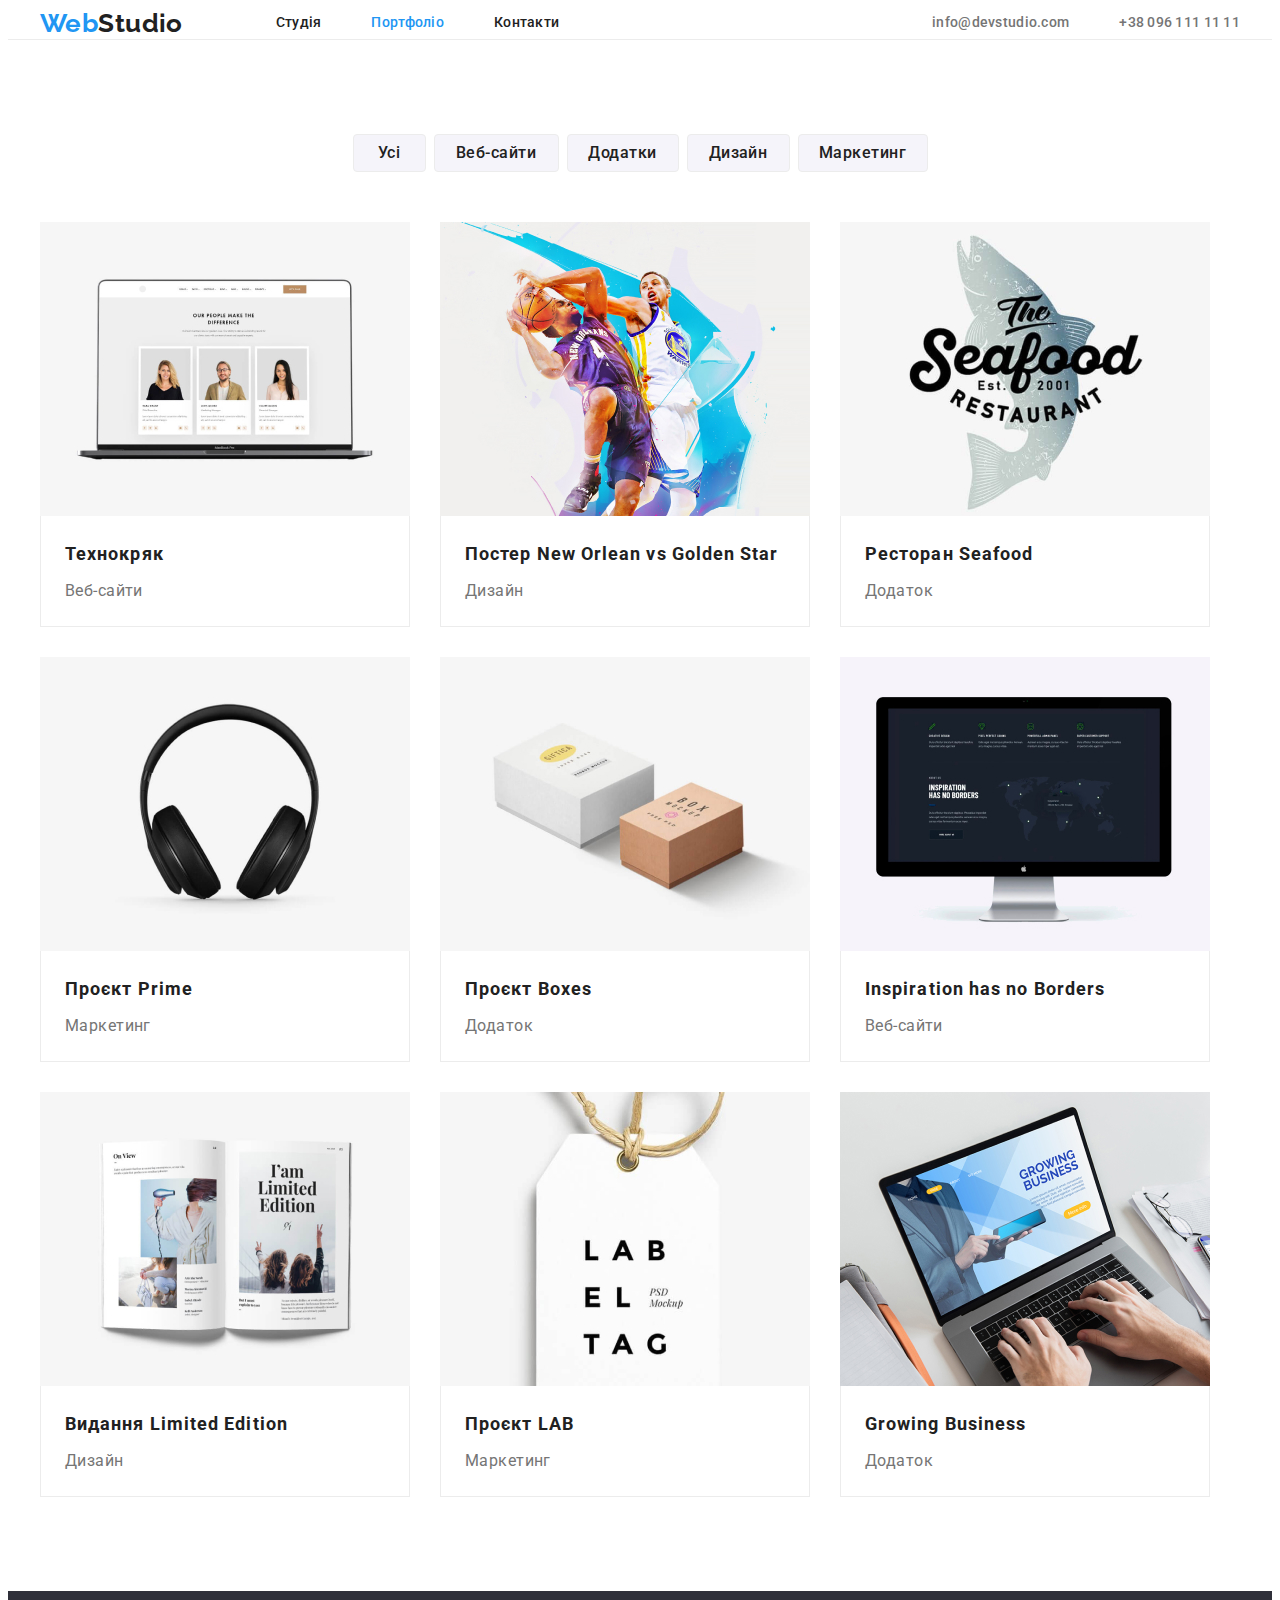
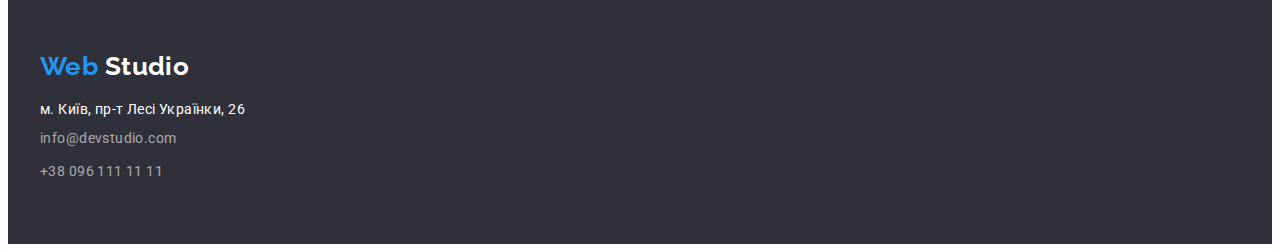
==== commit bc6b5288: "uppdate css html" ====
--- a/portfolio.html
+++ b/portfolio.html
@@ -56,7 +56,7 @@
       <!--start portfolio-->
       <section class="portfolio section">
         <div class="container portfolio-container">
-          <h1 class="titel-cat">Наші проекти</h1>
+          <h1 class="titel-cat visually-hidden">Наші проекти</h1>
           <ul class="filters-portfolio-list list">
             <li class="filters-portfolio-item">
               <button class="filters-btn filters-btn-all" type="button">Усі</button>
--- a/css/styles.css
+++ b/css/styles.css
@@ -10,7 +10,7 @@
   --secondary-font-weight: 700;
   --primary-line-height: 1.14;
   --secondary-line-height: 1.71;
-  --primary-background-color: #f5f5f5;
+  --primary-background-color: white;
   --secondary-background-color: #2f303a;
   --tertiary-background-color: #f5f4fa;
   --primary-font-size: 14px;
@@ -18,7 +18,7 @@
   --primary-letter-spacing: 0.03em;
   --secondary-letter-spacing: 0.06em;
 }
-body {   
+body {
   font-family: var(--primary-font-family);
   font-size: var(--primary-font-size);
   line-height: var(--primary-line-height);
@@ -37,22 +37,18 @@
   margin-top: 0;
   margin-bottom: 0;
   padding-left: 0;
-  
 }
 img {
   display: block;
   margin: 0px;
-  
 }
 .container {
-  width: 1170px;
-  margin-left: auto;
-  margin-right: auto;
-  
+  width: 1200px;
+  margin: 0px auto;
+  padding: 0px 15px;
 }
 .list {
   list-style: none;
-  
 }
 .link {
   text-decoration: none;
@@ -73,7 +69,7 @@
 
   font-weight: var(--secondary-font-weight);
   font-size: 36px;
-  line-height: var(--secondary-line-height);  
+  line-height: var(--secondary-line-height);
 }
 .section {
   padding-top: 94px;
@@ -83,11 +79,8 @@
 /* ====== end components ====== */
 /* ====== start header ======= */
 .header {
-  padding-top: 24px;
-  padding-bottom: 24px;
-  border-bottom-width: 1px;
-  border-bottom-style: solid;
-  border-bottom-color: #EEEEEE;
+  padding-top: 24px 0px;
+  border-bottom: 1px solid #ececec;
 }
 .header-container {
   display: flex;
@@ -99,7 +92,6 @@
 }
 .logo-header {
   margin-right: 93px;
-  
 }
 .logo-secondary-half-header {
   color: var(--primary-text-color-theme-light);
@@ -150,14 +142,16 @@
 /* ====== start page Студія ====== */
 /* ====== start hero ====== */
 .hero {
+  padding: 200px 0px;
+  margin: 0px auto;
   text-align: center;
-  
+
   background-color: var(--secondary-background-color);
-  
 }
 .main-title {
   display: block;
-  margin-bottom: 30px;
+  width: 696px;
+  margin: 0px auto 30px;
 
   font-family: var(--primary-font-family);
   font-style: normal;
@@ -182,7 +176,7 @@
   font-size: var(--secondary-font-size);
   line-height: 1.88;
   letter-spacing: var(--secondary-letter-spacing);
-    
+
   cursor: pointer;
   color: var(--primary-text-color-theme-dark);
   background-color: var(--accent-color);
@@ -200,10 +194,10 @@
   flex-wrap: wrap;
 }
 .features-item {
-   width: 270px; 
+  width: 270px;
 }
 .features-item:not(:nth-child(4n)) {
- margin-right: 30px;
+  margin-right: 30px;
 }
 .features-item:not(:nth-last-child(-n + 4)) {
   margin-bottom: 30px;
@@ -217,7 +211,7 @@
   font-size: var(--primary-line-height);
   line-height: 1.14;
   letter-spacing: var(--primary-letter-spacing);
-  text-transform: uppercase; 
+  text-transform: uppercase;
 
   color: var(--primary-text-color-theme-light);
 }
@@ -237,12 +231,12 @@
   flex-wrap: wrap;
 }
 .work-item {
- flex-basis: calc((100% - 90px) / 3);
-  }
+  flex-basis: calc((100% - 90px) / 3);
+}
 .work-item:not(:nth-child(3n)) {
- margin-right: 30px;
-}
-.work-item:not(:nth-last-child(-n+3)) {
+  margin-right: 30px;
+}
+.work-item:not(:nth-last-child(-n + 3)) {
   margin-bottom: 30px;
 }
 
@@ -261,14 +255,18 @@
   flex-wrap: wrap;
 }
 .team-item {
-  flex-basis: calc((100% - (4*30px)) / 4);
+  text-align: center;
+  flex-basis: calc((100% - (4 * 30px)) / 4);
   background-color: #ffffff;
 }
 .team-item:not(:nth-child(4n)) {
   margin-right: 30px;
 }
-.team-item:not(:nth-last-child(-n+4)) {
+.team-item:not(:nth-last-child(-n + 4)) {
   margin-bottom: 30px;
+}
+.team-content-wrapper {
+  padding: 30px 0px;
 }
 .name {
   margin-bottom: 10px;
@@ -279,21 +277,15 @@
   font-size: var(--secondary-font-size);
   line-height: 1.19;
   letter-spacing: var(--primary-letter-spacing);
-  
-  color: var(--primary-text-color-theme-light);
-}
-
-.team-content-wrapper:nth-child(2n + 1) {
-  padding: 30px 70px;
-}
-.team-content-wrapper:nth-child(2n) {
-  padding: 30px 62px;
-}
+
+  color: var(--primary-text-color-theme-light);
+}
+
 .position {
   margin: 0px;
 
   font-weight: normal;
-  
+
   color: var(--secondary-text-color-theme-light);
 }
 /* ====== end team ====== */
@@ -305,8 +297,7 @@
   background-color: var(--secondary-background-color);
 }
 .footer-container {
-  display: flex;
-  flex-direction: column;
+  display: block;
   min-width: 241px;
 }
 .logo-footer-link {
@@ -342,15 +333,25 @@
 /* ====== end page Студія ====== */
 /* ====== start page Портфоліо ====== */
 
+.visually-hidden {
+  position: absolute;
+  width: 1px;
+  height: 1px;
+  margin: -1px;
+  padding: 0;
+  overflow: hidden;
+  border: 0;
+  clip: rect(0 0 0 0);
+ } 
 .filters-portfolio-list {
   display: flex;
   justify-content: center;
-  margin-bottom: 34px;
+  margin-bottom: 50px;
 }
 .filters-portfolio-item:not(:last-child) {
   margin-right: 8px;
 }
- 
+
 .filters-btn {
   display: inline-block;
   min-height: 38px;
@@ -363,11 +364,10 @@
   letter-spacing: var(--primary-letter-spacing);
   cursor: pointer;
 
-  border: 1px solid #EEEEEE;
+  border: 1px solid #ececec;
   border-radius: 4px;
   color: var(--primary-text-color-theme-light);
   background: var(--tertiary-background-color);
-  
 }
 .filters-btn:hover,
 .filters-btn:focus {
@@ -376,7 +376,7 @@
 }
 .filters-btn-all {
   min-width: 73px;
-} 
+}
 .filters-btn-web {
   min-width: 125px;
 }
@@ -394,19 +394,19 @@
   flex-wrap: wrap;
 }
 .projects-item {
-  flex-basis: calc((100% - (3*30px)) / 3);
+  flex-basis: calc((100% - (3 * 30px)) / 3);
   background: var(--primary-text-color-theme-dark);
-  border-bottom-width: 1px;
-  border-bottom-style: solid;
-  border-bottom-color: #EEEEEE;
 }
 .projects-item-content {
   padding: 20px 24px;
+  border-left: 1px solid #ececec;
+  border-right: 1px solid #ececec;
+  border-bottom: 1px solid #ececec;
 }
 .projects-item:not(:nth-child(3n)) {
   margin-right: 30px;
 }
-.projects-item:not(:nth-last-child(-n+3)) {
+.projects-item:not(:nth-last-child(-n + 3)) {
   margin-bottom: 30px;
 }
 .projects-item-titel {
